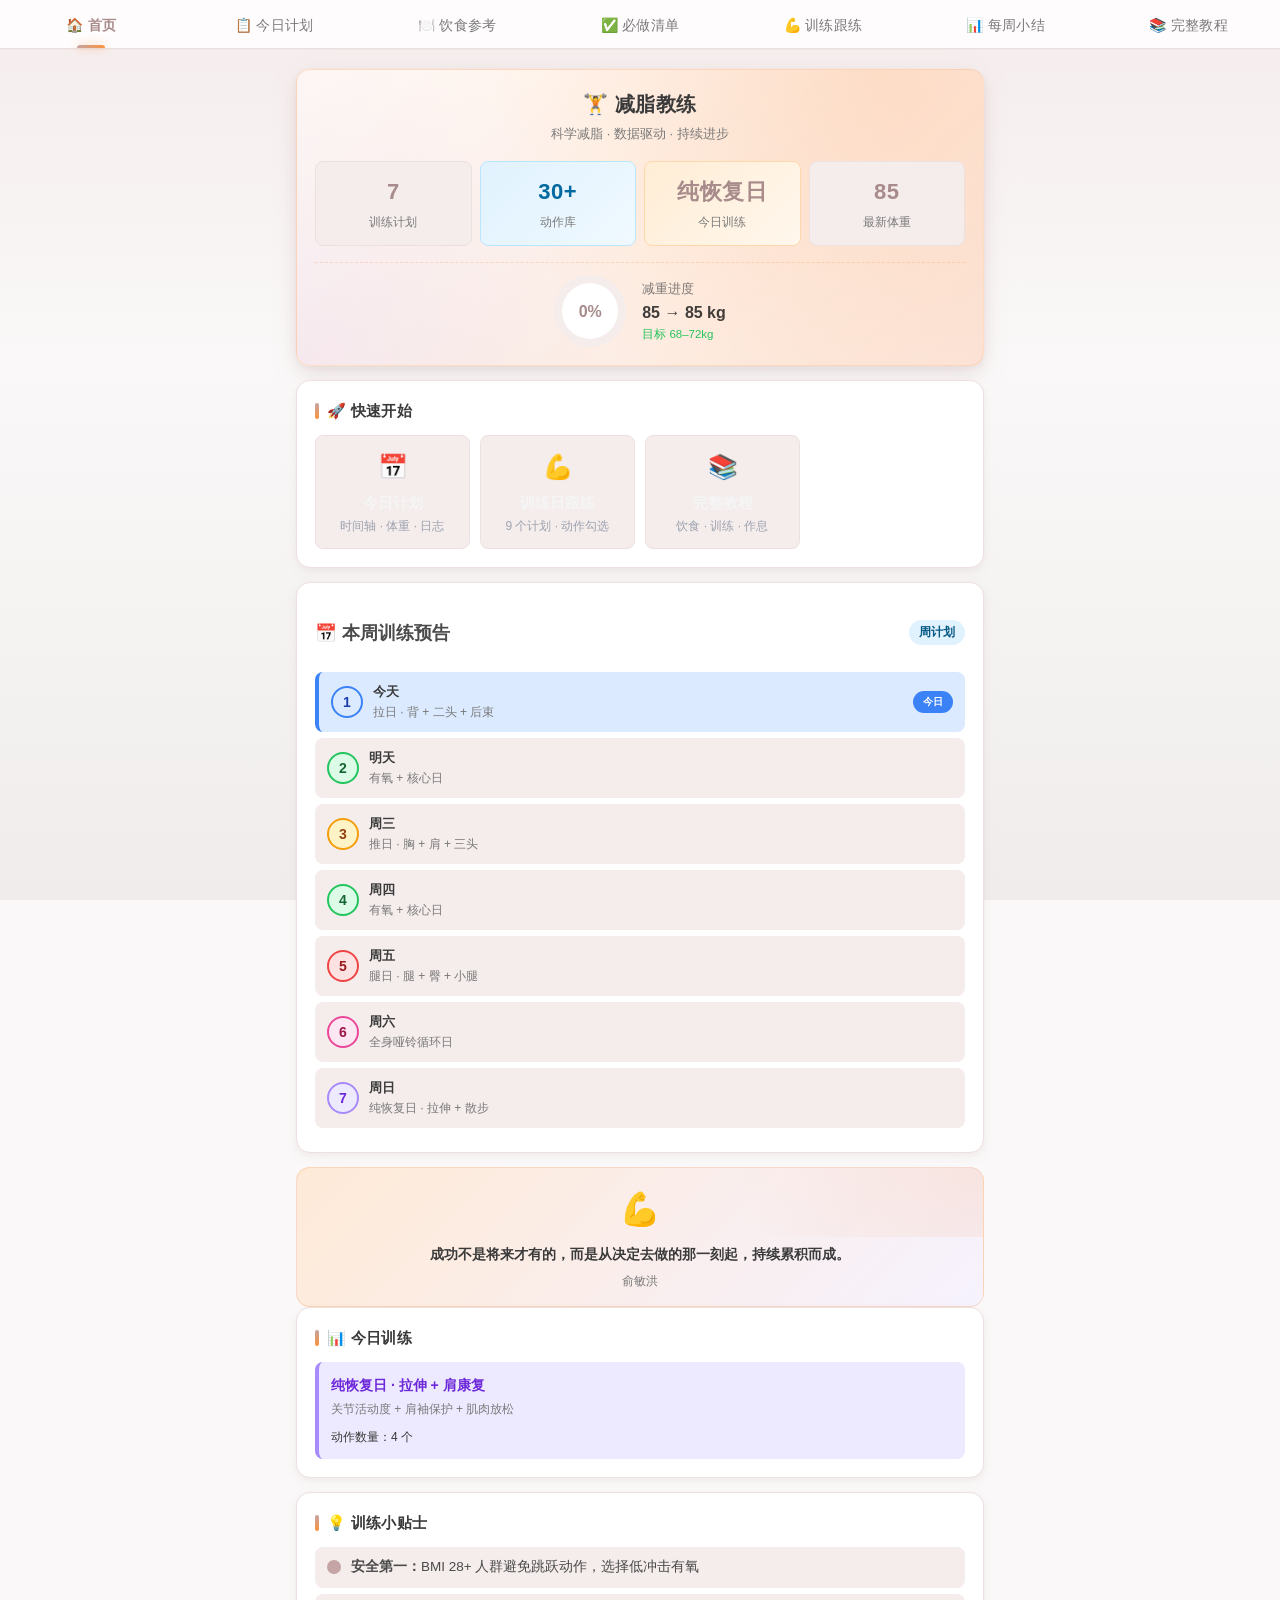
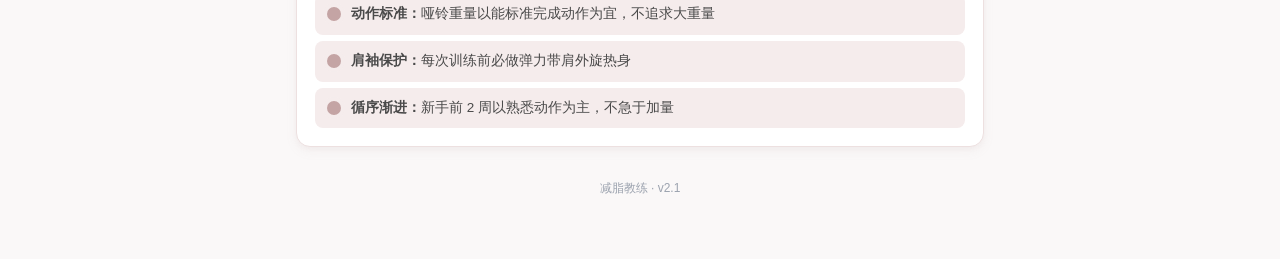
==== index.html @ eec11f48 "Initial commit: 减脂计划完整项目" ====
<!DOCTYPE html>
<html lang="zh-CN">
<head>
<meta charset="UTF-8">
<meta name="viewport" content="width=device-width, initial-scale=1.0">
<meta name="theme-color" content="#C4A4A4">
<title>减脂教练 · 首页</title>
<link rel="stylesheet" href="shared.css">
</head>
<body>
<script>window.PAGE_META = { key: 'home', dark: false, title: '首页' };</script>

<main class="container">

  <!-- 英雄卡：欢迎 + 快速数据 -->
  <section class="card hero-card" style="text-align:center">
    <h1>🏋️ 减脂教练</h1>
    <div class="hero-sub">科学减脂 · 数据驱动 · 持续进步</div>

    <!-- 核心指标 -->
    <div class="grid-4" style="gap:8px;margin-top:16px">
      <div class="metric-box"><span class="metric-val" id="hPlans">9</span><span class="metric-label">训练计划</span></div>
      <div class="metric-box water"><span class="metric-val" id="hMoves">30+</span><span class="metric-label">动作库</span></div>
      <div class="metric-box exercise"><span class="metric-val" id="hExercise">—</span><span class="metric-label">今日训练</span></div>
      <div class="metric-box"><span class="metric-val" id="hWeight">—</span><span class="metric-label">最新体重</span></div>
    </div>

    <!-- 体重进度环 -->
    <div style="display:flex;align-items:center;justify-content:center;gap:16px;margin-top:16px;padding-top:12px;border-top:1px dashed rgba(249,115,22,0.2)">
      <div class="progress-ring-overview" id="weightRing" style="--progress:0%">
        <span id="weightPct">0%</span>
      </div>
      <div style="text-align:left">
        <div style="font-size:13px;color:var(--sub)">减重进度</div>
        <div style="font-size:16px;font-weight:700;color:var(--text-strong)" id="weightRange">—</div>
        <div style="font-size:11.5px;color:#22c55e" id="weightTarget">目标 68–72kg</div>
      </div>
    </div>
  </section>

  <!-- 快速导航 -->
  <section class="card">
    <h3>🚀 快速开始</h3>
    <div style="display:grid;grid-template-columns:repeat(auto-fill,minmax(150px,1fr));gap:10px;margin-top:8px">
      <a class="metric-box" href="今日计划.html" style="text-decoration:none;color:inherit;display:block;cursor:pointer">
        <div style="font-size:24px">📅</div>
        <div style="font-weight:700;color:#f5f5f5;margin-top:4px">今日计划</div>
        <div style="font-size:12px;color:#9ca3af;margin-top:2px">时间轴 · 体重 · 日志</div>
      </a>
      <a class="metric-box" href="减脂训练日跟练_三分化.html" style="text-decoration:none;color:inherit;display:block;cursor:pointer">
        <div style="font-size:24px">💪</div>
        <div style="font-weight:700;color:#f5f5f5;margin-top:4px">训练日跟练</div>
        <div style="font-size:12px;color:#9ca3af;margin-top:2px">9 个计划 · 动作勾选</div>
      </a>
      <a class="metric-box" href="减脂完整教程_饮食运动作息动作库.html" style="text-decoration:none;color:inherit;display:block;cursor:pointer">
        <div style="font-size:24px">📚</div>
        <div style="font-weight:700;color:#f5f5f5;margin-top:4px">完整教程</div>
        <div style="font-size:12px;color:#9ca3af;margin-top:2px">饮食 · 训练 · 作息</div>
      </a>
    </div>
  </section>

  <!-- 本周训练预告 -->
  <section class="card">
    <div class="flex-between">
      <h3>📅 本周训练预告</h3>
      <span class="badge badge-info">周计划</span>
    </div>
    <div style="margin-top:8px">
      <div id="weeklyPreview"></div>
    </div>
  </section>

  <!-- 激励卡片 -->
  <section class="motivation-card">
    <div class="motiv-icon" id="motivIcon">🔥</div>
    <div class="motiv-text" id="motivText">加载中…</div>
    <div class="motiv-author" id="motivAuthor"></div>
  </section>

  <!-- 今日训练提示 -->
  <section class="card">
    <h3>📊 今日训练</h3>
    <div id="todayTrainingCard" style="margin-top:8px"></div>
  </section>

  <!-- 训练小贴士 -->
  <section class="card">
    <h3>💡 训练小贴士</h3>
    <div id="tipsContainer">
      <div class="rule-list">
        <li><strong>安全第一：</strong>BMI 28+ 人群避免跳跃动作，选择低冲击有氧</li>
        <li><strong>动作标准：</strong>哑铃重量以能标准完成动作为宜，不追求大重量</li>
        <li><strong>肩袖保护：</strong>每次训练前必做弹力带肩外旋热身</li>
        <li><strong>循序渐进：</strong>新手前 2 周以熟悉动作为主，不急于加量</li>
      </div>
    </div>
  </section>

  <div style="text-align:center;color:#9ca3af;font-size:12px;padding:18px 0 0">
    减脂教练 · v2.1
  </div>
</main>

<script src="data.js"></script>
<script src="shared.js"></script>
<script>
(function () {
  // ============ 体重数据 ============
  let weightLog = [];
  try { weightLog = JSON.parse(localStorage.getItem('fit_weight_log') || '[]'); } catch(e) {}
  
  const latestWeight = weightLog.length > 0 ? weightLog[weightLog.length - 1].weight : FIT.body.startWeight;
  const startWeight = FIT.body.startWeight;
  const targetMin = FIT.body.targetMin;
  
  const progress = Math.max(0, Math.min(100, 
    ((startWeight - latestWeight) / (startWeight - targetMin)) * 100));
  
  document.getElementById('weightRing').style.setProperty('--progress', progress + '%');
  document.getElementById('weightPct').textContent = Math.round(progress) + '%';
  document.getElementById('weightRange').textContent = startWeight + ' → ' + latestWeight + ' kg';

  // ============ 最新体重显示 ============
  const wEl = document.getElementById('hWeight');
  if (weightLog.length) {
    wEl.textContent = weightLog[weightLog.length - 1].weight;
  } else {
    wEl.textContent = FIT.body.startWeight;
  }

  // ============ 训练计划数 ============
  if (FIT && FIT.weekly) {
    document.getElementById('hPlans').textContent = FIT.weekly.length;
  }

  // ============ 今日训练显示 ============
  const dayIdx = new Date().getDay();
  const todayLabel = FIT.dayLabels[dayIdx];
  document.getElementById('hExercise').textContent = todayLabel;

  // ============ 今日训练卡片 ============
  const todayKey = FIT.dayKeys[dayIdx];
  const todayPlan = FIT.plans[todayKey] || FIT.plans.recovery;
  
  const colors = {
    pull: { bg: '#dbeafe', border: '#3b82f6', text: '#1e40af' },
    push: { bg: '#fef3c7', border: '#f59e0b', text: '#92400e' },
    leg: { bg: '#fee2e2', border: '#ef4444', text: '#991b1b' },
    cardio: { bg: '#dcfce7', border: '#22c55e', text: '#166534' },
    recovery: { bg: '#ede9fe', border: '#a78bfa', text: '#6d28d9' },
    fullbody: { bg: '#fce7f3', border: '#ec4899', text: '#9d174d' }
  };
  const color = colors[todayPlan.color] || colors.cardio;
  
  const trainingCard = document.getElementById('todayTrainingCard');
  if (todayPlan.moves && todayPlan.moves.length > 0) {
    trainingCard.innerHTML =
      '<div style="background:' + color.bg + ';border-left:4px solid ' + color.border + ';padding:12px;border-radius:var(--radius-sm)">' +
        '<div style="font-size:14px;font-weight:700;color:' + color.text + '">' + todayPlan.title + '</div>' +
        '<div style="font-size:12px;color:var(--sub);margin-top:4px">' + todayPlan.focus + '</div>' +
        '<div style="font-size:12px;color:var(--text-strong);margin-top:8px">动作数量：' + todayPlan.moves.length + ' 个</div>' +
      '</div>';
  } else {
    trainingCard.innerHTML =
      '<div style="background:var(--surface);padding:12px;border-radius:var(--radius-sm)">' +
        '<div style="font-size:14px;font-weight:700">' + todayPlan.title + '</div>' +
        '<div style="font-size:12px;color:var(--sub);margin-top:4px">' + todayPlan.focus + '</div>' +
      '</div>';
  }

  // ============ 本周训练预告 ============
  function renderWeeklyPreview() {
    const container = document.getElementById('weeklyPreview');
    container.innerHTML = '';
    
    FIT.weekly.forEach(function(dayPlan, idx) {
      const isToday = idx === dayIdx;
      const dayOffset = idx - dayIdx;
      let dayLabel = dayPlan.day;
      if (dayOffset === 0) dayLabel = '今天';
      else if (dayOffset === 1) dayLabel = '明天';
      else if (dayOffset === -1) dayLabel = '昨天';
      
      const color = colors[dayPlan.color] || colors.cardio;
      
      const el = document.createElement('div');
      el.style.cssText = 
        'display:flex;align-items:center;gap:10px;padding:10px 12px;border-radius:var(--radius-sm);' +
        'margin-bottom:6px;transition:all 0.2s;' +
        (isToday ? 'background:' + color.bg + ';border-left:4px solid ' + color.border + ';' : 'background:var(--surface);');
      
      el.innerHTML =
        '<div style="width:32px;height:32px;border-radius:50%;background:' + color.bg + ';border:2px solid ' + color.border + ';' +
        'display:flex;align-items:center;justify-content:center;font-size:14px;font-weight:700;color:' + color.text + '">' +
        (idx + 1) + '</div>' +
        '<div style="flex:1">' +
          '<div style="font-size:13px;font-weight:600;color:var(--text-strong)">' + dayLabel + '</div>' +
          '<div style="font-size:12px;color:var(--sub)">' + dayPlan.title + '</div>' +
        '</div>' +
        (isToday ? '<span class="badge" style="background:' + color.border + ';color:#fff;font-size:10px">今日</span>' : '');
      
      container.appendChild(el);
    });
  }
  renderWeeklyPreview();

  // ============ 激励卡片 ============
  const motivations = [
    { icon: '🔥', text: '今天的汗水，是明天的勋章。', author: '健身格言' },
    { icon: '💪', text: '成功不是将来才有的，而是从决定去做的那一刻起，持续累积而成。', author: '俞敏洪' },
    { icon: '⭐', text: '你所做的事情，也许暂时看不到成果，但不要灰心或焦虑，你不是没有成长，而是在扎根。', author: '杨绛' },
    { icon: '🏆', text: '自律的程度，决定了人生的高度。', author: '健身格言' },
    { icon: '🌟', text: '每一个优秀的人，都有一段沉默的时光。那段时光，是付出了很多努力却得不到结果的日子，我们把它叫做扎根。', author: '健身格言' },
    { icon: '🎯', text: '与其向往，不如出发。', author: '健身格言' },
    { icon: '🌈', text: '坚持到底，胜利就在前方！', author: '健身格言' },
    { icon: '⚡', text: '你的身体是你唯一的交通工具，好好保养它。', author: '健身格言' }
  ];
  
  const randMotiv = motivations[Math.floor(Math.random() * motivations.length)];
  document.getElementById('motivIcon').textContent = randMotiv.icon;
  document.getElementById('motivText').textContent = randMotiv.text;
  document.getElementById('motivAuthor').textContent = randMotiv.author;
})();
</script>
</body>
</html>
---- shared.css ----
/* ============================================================
   减脂教练 App · 共享样式 v3.0
   设计语言：莫兰迪色系 + 柔和渐变 + 毛玻璃阴影
   设计原则：手机优先、卡片分层、微交互、可读性优先
   所有 .html 页面均应引用本文件，作为唯一 CSS 变量来源
   ============================================================ */

:root {
  /* ---- 主题色（莫兰迪色系）---- */
  --bg: #FAF8F8;
  --bg-gradient: linear-gradient(180deg, #F5ECEC 0%, #FAF8F8 40%, #F0ECEC 100%);
  --card: #FFFFFF;
  --surface: #F5ECEC;
  --text: #4A4A4A;
  --text-strong: #3A3A3A;
  --sub: #7A7A7A;
  --border: #EDE0E0;
  --border-strong: #D9D0D0;

  /* ---- 品牌色（莫兰迪粉·灰粉体系）---- */
  --primary: #C4A4A4;
  --primary-soft: #F5ECEC;
  --primary-strong: #A88B8B;

  /* ---- 训练分类色（莫兰迪化）---- */
  --pull: #8B9BA8;        /* 拉日 - 灰蓝 */
  --pull-soft: #E8ECEF;
  --push: #C4A88B;        /* 推日 - 灰橙 */
  --push-soft: #F5ECE4;
  --leg: #A88B8B;         /* 腿日 - 灰粉深 */
  --leg-soft: #EDE0E0;
  --cardio: #9BA89B;      /* 有氧 - 灰绿 */
  --cardio-soft: #ECEFEC;
  --recovery: #A89BA8;    /* 恢复 - 灰紫 */
  --recovery-soft: #F0ECEF;
  --fullbody: #9BA89B;    /* 全身 - 灰绿 */
  --fullbody-soft: #ECEFEC;

  /* ---- 时间轴类别（莫兰迪化）---- */
  --food: #9BA89B;        /* 灰绿 */
  --water: #8B9BA8;       /* 灰蓝 */
  --exercise: #C4A4A4;    /* 灰粉 */
  --move: #A89BA8;        /* 灰紫 */
  --sleep: #8B9BA8;       /* 灰蓝 */
  --rest: #A0A0A0;        /* 灰色 */

  /* ---- 语义色（莫兰迪化）---- */
  --info: #8B9BA8;        /* 灰蓝 */
  --warn: #C4A88B;        /* 灰橙 */
  --danger: #A88B8B;      /* 灰粉深 */
  --success: #9BA89B;     /* 灰绿 */

  /* ---- 阴影（分层体系 - 莫兰迪化）---- */
  --shadow-sm: 0 1px 2px rgba(168, 139, 139, 0.06), 0 1px 1px rgba(168, 139, 139, 0.04);
  --shadow-md: 0 4px 12px rgba(168, 139, 139, 0.08), 0 2px 4px rgba(168, 139, 139, 0.05);
  --shadow-lg: 0 12px 32px -8px rgba(168, 139, 139, 0.18), 0 4px 12px rgba(168, 139, 139, 0.08);
  --shadow-primary: 0 8px 24px -4px rgba(196, 164, 164, 0.35);

  /* ---- 圆角 ---- */
  --radius-sm: 8px;
  --radius: 14px;
  --radius-lg: 20px;
  --radius-pill: 999px;

  /* ---- 字体 ---- */
  --font: -apple-system, BlinkMacSystemFont, "PingFang SC", "Microsoft YaHei", "Segoe UI", sans-serif;
  --font-mono: ui-monospace, SFMono-Regular, Menlo, Monaco, Consolas, monospace;

  /* ---- 间距 ---- */
  --space-1: 4px;
  --space-2: 8px;
  --space-3: 12px;
  --space-4: 16px;
  --space-5: 20px;
  --space-6: 24px;
  --space-8: 32px;
}

/* ================== 基础重置 ================== */
* { box-sizing: border-box; }
html, body {
  margin: 0;
  padding: 0;
  -webkit-text-size-adjust: 100%;
}
body {
  font-family: var(--font);
  background: var(--bg);
  background-image: var(--bg-gradient);
  background-attachment: fixed;
  color: var(--text);
  line-height: 1.6;
  font-size: 15px;
  min-height: 100vh;
  padding-bottom: 40px;
}
a { color: var(--primary); text-decoration: none; }
a:hover { text-decoration: underline; text-underline-offset: 3px; }

/* ================== 顶部 Tab 导航 ================== */
nav.tab-bar {
  position: sticky;
  top: 0;
  z-index: 50;
  display: flex;
  background: rgba(255, 255, 255, 0.82);
  backdrop-filter: saturate(1.4) blur(14px);
  -webkit-backdrop-filter: saturate(1.4) blur(14px);
  border-bottom: 1px solid var(--border);
  box-shadow: 0 1px 0 rgba(139, 90, 43, 0.04);
}
nav.tab-bar a {
  flex: 1;
  text-align: center;
  padding: 14px 8px 12px;
  color: var(--sub);
  font-size: 14px;
  font-weight: 500;
  position: relative;
  letter-spacing: 0.3px;
  transition: color 0.2s ease;
}
nav.tab-bar a:hover { color: var(--primary); text-decoration: none; }
nav.tab-bar a.active {
  color: var(--primary-strong);
  font-weight: 700;
}
nav.tab-bar a.active::after {
  content: '';
  position: absolute;
  bottom: 0;
  left: 50%;
  transform: translateX(-50%);
  width: 28px;
  height: 3px;
  background: linear-gradient(90deg, var(--primary), #fb923c);
  border-radius: 3px 3px 0 0;
  box-shadow: 0 0 10px rgba(249, 115, 22, 0.4);
}

/* ================== 页面容器 ================== */
.container {
  max-width: 720px;
  margin: 0 auto;
  padding: 20px 16px;
}
.page-title {
  font-size: 22px;
  font-weight: 700;
  margin: 8px 4px 16px;
  color: var(--text-strong);
  letter-spacing: 0.5px;
  display: flex;
  align-items: center;
  gap: 8px;
}
.page-title small {
  font-size: 12px;
  color: var(--sub);
  font-weight: 500;
  margin-left: auto;
}

/* ================== 卡片（核心组件）================== */
.card {
  background: var(--card);
  border-radius: var(--radius);
  padding: 18px 18px;
  box-shadow: var(--shadow-md);
  margin-bottom: 14px;
  border: 1px solid var(--border);
  transition: transform 0.25s ease, box-shadow 0.25s ease;
  position: relative;
  overflow: hidden;
}
.card:hover { box-shadow: var(--shadow-lg); }
.card > h2,
.card > h3 {
  margin: 0 0 12px;
  font-size: 15px;
  font-weight: 700;
  color: var(--text-strong);
  letter-spacing: 0.3px;
  display: flex;
  align-items: center;
  gap: 8px;
}
.card h2::before,
.card h3::before {
  content: '';
  width: 4px;
  height: 16px;
  background: linear-gradient(180deg, var(--primary), #fb923c);
  border-radius: 2px;
}
.card hr {
  border: none;
  border-top: 1px dashed var(--border);
  margin: 14px 0;
}

/* ---- 分类边框卡片（训练日 / 明日预告）---- */
.card-accent-pull { border-left: 4px solid var(--pull); }
.card-accent-push { border-left: 4px solid var(--push); }
.card-accent-leg  { border-left: 4px solid var(--leg); }
.card-accent-cardio { border-left: 4px solid var(--cardio); }
.card-accent-recovery { border-left: 4px solid var(--recovery); }
.card-accent-fullbody { border-left: 4px solid var(--fullbody); }
.card-accent-tomorrow { border-left: 4px solid var(--info); }
.card-accent-sleep  { border-left: 4px solid var(--sleep); }

/* ---- 顶部渐变大卡（英雄卡片）---- */
.hero-card {
  background:
    linear-gradient(135deg, rgba(255,255,255,0.95), rgba(255,255,255,0.85)),
    linear-gradient(135deg, #fb923c 0%, #f97316 50%, #ea580c 100%);
  color: var(--text);
  border: 1px solid rgba(249, 115, 22, 0.2);
  box-shadow: var(--shadow-primary), var(--shadow-md);
  position: relative;
}
.hero-card::before {
  content: '';
  position: absolute;
  inset: 0;
  background: radial-gradient(circle at 85% 0%, rgba(249, 115, 22, 0.15), transparent 60%),
              radial-gradient(circle at 0% 100%, rgba(139, 92, 246, 0.08), transparent 50%);
  pointer-events: none;
}
.hero-card h1 {
  margin: 0 0 4px;
  font-size: 20px;
  font-weight: 800;
  color: var(--text-strong);
  letter-spacing: 0.5px;
  position: relative;
}
.hero-card .hero-sub {
  font-size: 13px;
  color: var(--sub);
  margin-bottom: 14px;
  position: relative;
}

/* ================== 网格与数字卡 ================== */
.grid-2 { display: grid; grid-template-columns: 1fr 1fr; gap: 10px; }
.grid-3 { display: grid; grid-template-columns: 1fr 1fr 1fr; gap: 10px; }
.grid-4 { display: grid; grid-template-columns: repeat(4, 1fr); gap: 8px; }
@media (max-width: 480px) {
  .grid-4 { grid-template-columns: repeat(2, 1fr); }
}

.metric-box {
  background: var(--surface);
  border: 1px solid var(--border);
  border-radius: var(--radius-sm);
  padding: 12px 10px;
  text-align: center;
  position: relative;
}
.metric-box .metric-val {
  display: block;
  font-size: 22px;
  font-weight: 800;
  color: var(--primary-strong);
  letter-spacing: 0.5px;
}
.metric-box .metric-label {
  font-size: 12px;
  color: var(--sub);
  margin-top: 2px;
}
.metric-box.primary {
  background: linear-gradient(135deg, var(--primary-soft), #fff7ed);
  border-color: #fed7aa;
}
.metric-box.water {
  background: linear-gradient(135deg, #e0f2fe, #f0f9ff);
  border-color: #bae6fd;
}
.metric-box.water .metric-val { color: #0369a1; }
.metric-box.exercise {
  background: linear-gradient(135deg, #ffedd5, #fff7ed);
  border-color: #fed7aa;
}
.metric-box.exercise .metric-val { color: var(--primary-strong); }
.metric-box.sleep {
  background: linear-gradient(135deg, #e0e7ff, #f5f3ff);
  border-color: #c7d2fe;
}
.metric-box.sleep .metric-val { color: #4338ca; }

/* ================== 标签（badge）================== */
.badge {
  display: inline-flex;
  align-items: center;
  gap: 4px;
  font-size: 12px;
  font-weight: 600;
  padding: 4px 10px;
  border-radius: var(--radius-pill);
  line-height: 1.4;
}
.badge-pull { background: var(--pull-soft); color: #1e40af; }
.badge-push { background: var(--push-soft); color: #92400e; }
.badge-leg  { background: var(--leg-soft); color: #991b1b; }
.badge-cardio { background: var(--cardio-soft); color: #166534; }
.badge-recovery { background: var(--recovery-soft); color: #6d28d9; }
.badge-fullbody { background: var(--fullbody-soft); color: #9d174d; }
.badge-info   { background: #e0f2fe; color: #075985; }
.badge-warn   { background: #fef3c7; color: #92400e; }
.badge-danger { background: #fee2e2; color: #991b1b; }

/* ================== 时间轴（横向滚动）================== */
.tl-scroll {
  overflow-x: auto;
  overflow-y: hidden;
  scroll-snap-type: x mandatory;
  -webkit-overflow-scrolling: touch;
  margin: 0 -4px;
  padding: 4px;
  scrollbar-width: none;
}
.tl-scroll::-webkit-scrollbar { display: none; }
.tl-track {
  display: flex;
  gap: 8px;
  flex-wrap: nowrap;
}
.tl-item {
  flex: 0 0 auto;
  width: 120px;
  background: var(--card);
  border: 1px solid var(--border);
  border-radius: var(--radius);
  padding: 10px;
  scroll-snap-align: start;
  position: relative;
  transition: transform 0.2s, box-shadow 0.2s;
}
.tl-item:hover { transform: translateY(-2px); box-shadow: var(--shadow-sm); }
.tl-item.now {
  background: linear-gradient(135deg, #fff7ed, #ffedd5);
  border-color: var(--primary);
  box-shadow: var(--shadow-primary);
}
.tl-item.now::before {
  content: '当前';
  position: absolute;
  top: -7px; right: 8px;
  background: var(--primary);
  color: #fff;
  font-size: 10px;
  padding: 2px 8px;
  border-radius: var(--radius-pill);
  font-weight: 700;
  letter-spacing: 1px;
}
.tl-item .tl-time {
  font-size: 12px;
  font-weight: 700;
  margin-bottom: 4px;
}
.tl-item .tl-text {
  font-size: 13px;
  color: var(--text);
  line-height: 1.45;
}
.tl-time.food { color: var(--food); }
.tl-time.water { color: var(--water); }
.tl-time.exercise { color: var(--exercise); }
.tl-time.move { color: var(--move); }
.tl-time.sleep { color: var(--sleep); }
.tl-time.rest { color: var(--rest); }

/* ================== 按钮 ================== */
.btn {
  display: inline-flex;
  align-items: center;
  justify-content: center;
  gap: 6px;
  padding: 10px 18px;
  font-size: 14px;
  font-weight: 600;
  border-radius: var(--radius);
  border: 1px solid var(--border);
  background: var(--card);
  color: var(--text);
  cursor: pointer;
  transition: all 0.2s ease;
  font-family: inherit;
}
.btn:hover { border-color: var(--primary); transform: translateY(-1px); box-shadow: var(--shadow-sm); }
.btn:active { transform: translateY(0); }

.btn-primary {
  background: linear-gradient(135deg, #fb923c, #f97316);
  color: #fff;
  border-color: transparent;
  box-shadow: var(--shadow-primary);
}
.btn-primary:hover { filter: brightness(1.05); }

.btn-secondary {
  background: var(--surface);
  color: var(--text);
}

.btn-block { width: 100%; }

/* ---- 问题按钮组（用于每周小结等）---- */
.btn-group {
  display: flex;
  flex-wrap: wrap;
  gap: 6px;
  margin: 6px 0 4px;
}
.qb-btn {
  flex: 1;
  min-width: 72px;
  padding: 10px 8px;
  border-radius: var(--radius);
  background: var(--surface);
  border: 1px solid var(--border);
  color: var(--text);
  font-size: 13px;
  font-weight: 600;
  cursor: pointer;
  transition: all 0.2s;
  font-family: inherit;
}
.qb-btn:hover { border-color: var(--primary); color: var(--primary); }
.qb-btn.selected {
  background: linear-gradient(135deg, #fb923c, #f97316);
  color: #fff;
  border-color: transparent;
  box-shadow: var(--shadow-primary);
}

/* ================== 输入控件 ================== */
input[type="text"], input[type="number"], textarea {
  width: 100%;
  padding: 10px 12px;
  border-radius: var(--radius-sm);
  border: 1px solid var(--border);
  background: var(--card);
  color: var(--text);
  font-size: 14px;
  font-family: inherit;
  outline: none;
  transition: border-color 0.2s, box-shadow 0.2s;
}
input:focus, textarea:focus {
  border-color: var(--primary);
  box-shadow: 0 0 0 3px rgba(249, 115, 22, 0.15);
}
textarea { min-height: 72px; resize: vertical; line-height: 1.6; }

/* ================== Tab 切换（训练日/主导航）================== */
.subtabs, .tab-wrap {
  display: flex;
  gap: 6px;
  margin-bottom: 14px;
  overflow-x: auto;
  padding-bottom: 4px;
  scrollbar-width: none;
}
.subtabs::-webkit-scrollbar, .tab-wrap::-webkit-scrollbar { display: none; }
.subtab-btn, .tab-btn {
  flex: 0 0 auto;
  padding: 8px 14px;
  font-size: 13px;
  font-weight: 600;
  border-radius: var(--radius-pill);
  background: var(--surface);
  border: 1px solid var(--border);
  color: var(--text);
  cursor: pointer;
  white-space: nowrap;
  transition: all 0.2s;
  font-family: inherit;
}
.subtab-btn:hover, .tab-btn:hover { border-color: var(--primary); color: var(--primary); }
.subtab-btn.active, .tab-btn.active {
  background: linear-gradient(135deg, #fb923c, #f97316);
  color: #fff;
  border-color: transparent;
  box-shadow: var(--shadow-primary);
}
.tab-panel { display: none; }
.tab-panel.active { display: block; animation: fadeIn 0.3s ease; }

@keyframes fadeIn {
  from { opacity: 0; transform: translateY(6px); }
  to   { opacity: 1; transform: translateY(0); }
}

/* ================== 动作列表 ================== */
.move-list { display: flex; flex-direction: column; gap: 6px; }
.move-row {
  display: grid;
  grid-template-columns: 28px 1fr auto auto;
  align-items: center;
  gap: 10px;
  padding: 10px 12px;
  background: var(--surface);
  border-radius: var(--radius-sm);
  font-size: 13.5px;
  transition: background 0.2s;
}
.move-row:hover { background: #fef3e6; }
.move-row .mv-idx {
  font-weight: 700;
  color: var(--primary);
  font-size: 13px;
  width: 24px; height: 24px;
  background: var(--primary-soft);
  border-radius: 50%;
  display: inline-flex; align-items: center; justify-content: center;
}
.move-row .mv-name { font-weight: 600; color: var(--text-strong); }
.move-row .mv-sets { color: var(--sub); font-size: 12px; font-family: var(--font-mono); }
.move-row .mv-rest { font-size: 11px; color: var(--sub); }

/* ================== B 站视频卡 ================== */
.vid-card {
  background: #0f0f0f;
  border-radius: var(--radius);
  overflow: hidden;
  margin: 10px 0;
  box-shadow: var(--shadow-md);
}
.vid-card .vid-meta {
  padding: 10px 12px;
  color: #f3f4f6;
  font-size: 12.5px;
  display: flex;
  align-items: center;
  gap: 8px;
  background: linear-gradient(90deg, #1a1a1a, #0f0f0f);
}
.vid-card .vid-meta .vid-icon {
  display: inline-flex; align-items: center; justify-content: center;
  width: 24px; height: 24px;
  background: #ea580c; border-radius: 6px;
  color: #fff; font-size: 11px; font-weight: 700;
}
.vid-lazy {
  position: relative;
  aspect-ratio: 16/9;
  background: #000 url("data:image/svg+xml;utf8,<svg xmlns='http://www.w3.org/2000/svg' viewBox='0 0 160 90'><defs><linearGradient id='g' x1='0' x2='1'><stop offset='0' stop-color='%23f97316'/><stop offset='1' stop-color='%23c2410c'/></linearGradient></defs><rect width='160' height='90' fill='%23222'/><circle cx='80' cy='45' r='16' fill='url(%23g)' opacity='0.9'/><polygon points='74,38 74,52 88,45' fill='white'/></svg>") center/cover no-repeat;
  cursor: pointer;
  display: flex; align-items: center; justify-content: center;
  transition: filter 0.2s;
}
.vid-lazy:hover { filter: brightness(1.1); }
.vid-lazy::before {
  content: '▶ 点击播放 B 站视频';
  color: #fff;
  font-size: 13px;
  background: rgba(0,0,0,0.55);
  padding: 8px 14px;
  border-radius: var(--radius-pill);
}
.vid-card iframe {
  width: 100%;
  aspect-ratio: 16/9;
  border: 0;
  display: block;
}

/* ================== 表格 ================== */
.simple-table {
  width: 100%;
  border-collapse: collapse;
  font-size: 13.5px;
  margin: 6px 0;
}
.simple-table th,
.simple-table td {
  padding: 9px 10px;
  border-bottom: 1px solid var(--border);
  text-align: left;
  vertical-align: top;
}
.simple-table th {
  font-size: 12px;
  color: var(--sub);
  font-weight: 600;
  background: var(--surface);
  letter-spacing: 0.3px;
  text-transform: uppercase;
}
.simple-table tr:last-child td { border-bottom: none; }
.simple-table tr:hover td { background: #fff7ed; }

/* ================== 天气行 ================== */
.weather-row {
  display: flex;
  align-items: center;
  gap: 10px;
  padding: 10px 12px;
  background: linear-gradient(135deg, #f0f9ff, #fff7ed);
  border-radius: var(--radius-sm);
  font-size: 13.5px;
  border: 1px solid #e0f2fe;
}
.weather-row .wx-emoji { font-size: 20px; }
.weather-row .wx-text { flex: 1; font-size: 13.5px; }
.weather-row .wx-tag {
  font-size: 11px;
  background: #fff;
  padding: 3px 8px;
  border-radius: var(--radius-pill);
  color: var(--primary);
  font-weight: 600;
}

/* ================== 进度条（体重追踪）================== */
.progress-wrap {
  margin: 12px 0 10px;
}
.progress-bar {
  position: relative;
  height: 10px;
  background: var(--surface);
  border-radius: var(--radius-pill);
  overflow: hidden;
}
.progress-bar .progress-fill {
  height: 100%;
  background: linear-gradient(90deg, #fb923c, #f97316);
  border-radius: var(--radius-pill);
  transition: width 0.6s ease;
  box-shadow: 0 0 10px rgba(249, 115, 22, 0.4);
}
.progress-labels {
  display: flex;
  justify-content: space-between;
  font-size: 11px;
  color: var(--sub);
  margin-top: 4px;
}

/* ================== 训练进度条（训练日跟练专用）================== */
.workout-progress {
  display: flex;
  align-items: center;
  gap: 10px;
  padding: 12px 14px;
  background: linear-gradient(135deg, #fff7ed, #ffedd5);
  border-radius: var(--radius);
  border: 1px solid #fed7aa;
  margin-bottom: 14px;
}
.workout-progress .progress-ring {
  width: 48px;
  height: 48px;
  border-radius: 50%;
  background: conic-gradient(var(--primary) 0%, var(--primary) var(--progress), #fff 0%);
  display: flex;
  align-items: center;
  justify-content: center;
  position: relative;
}
.workout-progress .progress-ring::before {
  content: '';
  position: absolute;
  width: 38px;
  height: 38px;
  background: #fff;
  border-radius: 50%;
}
.workout-progress .progress-ring span {
  position: relative;
  font-size: 13px;
  font-weight: 700;
  color: var(--primary-strong);
}
.workout-progress .progress-info {
  flex: 1;
}
.workout-progress .progress-title {
  font-size: 13px;
  color: var(--text);
  font-weight: 600;
}
.workout-progress .progress-sub {
  font-size: 11.5px;
  color: var(--sub);
  margin-top: 2px;
}
.workout-progress .progress-btn {
  padding: 8px 14px;
  background: linear-gradient(135deg, #fb923c, #f97316);
  color: #fff;
  border: none;
  border-radius: var(--radius-pill);
  font-size: 12px;
  font-weight: 600;
  cursor: pointer;
  box-shadow: var(--shadow-primary);
}

/* ================== 休息计时器 ================== */
.rest-timer {
  position: fixed;
  top: 50%;
  left: 50%;
  transform: translate(-50%, -50%);
  background: rgba(15, 23, 42, 0.95);
  border-radius: 24px;
  padding: 40px 50px;
  z-index: 300;
  text-align: center;
  box-shadow: 0 25px 60px rgba(0, 0, 0, 0.4);
  animation: timerPop 0.3s cubic-bezier(0.34, 1.56, 0.64, 1);
}
@keyframes timerPop {
  from { opacity: 0; transform: translate(-50%, -50%) scale(0.8); }
  to   { opacity: 1; transform: translate(-50%, -50%) scale(1); }
}
.rest-timer .timer-bg {
  width: 160px;
  height: 160px;
  border-radius: 50%;
  background: conic-gradient(#22c55e 0%, #22c55e var(--timer-pct), #334155 0%);
  margin: 0 auto 20px;
  display: flex;
  align-items: center;
  justify-content: center;
  position: relative;
}
.rest-timer .timer-bg::before {
  content: '';
  position: absolute;
  width: 140px;
  height: 140px;
  background: #0f172a;
  border-radius: 50%;
}
.rest-timer .timer-num {
  position: relative;
  font-size: 56px;
  font-weight: 800;
  color: #fff;
  font-family: var(--font-mono);
}
.rest-timer .timer-label {
  font-size: 14px;
  color: #94a3b8;
  margin-bottom: 20px;
}
.rest-timer .timer-btns {
  display: flex;
  gap: 12px;
  justify-content: center;
}
.rest-timer .timer-btn {
  padding: 10px 24px;
  border-radius: var(--radius);
  font-size: 13px;
  font-weight: 600;
  cursor: pointer;
  font-family: inherit;
  border: none;
}
.rest-timer .timer-btn-primary {
  background: linear-gradient(135deg, #22c55e, #16a34a);
  color: #fff;
}
.rest-timer .timer-btn-secondary {
  background: #334155;
  color: #94a3b8;
}
.rest-overlay {
  position: fixed;
  inset: 0;
  background: rgba(0, 0, 0, 0.6);
  z-index: 299;
  backdrop-filter: blur(4px);
}

/* ================== Canvas 图表 ================== */
canvas.chart {
  width: 100%;
  max-width: 100%;
  display: block;
  background: linear-gradient(180deg, #fff7ed, #ffffff);
  border-radius: var(--radius);
  border: 1px solid var(--border);
  padding: 8px;
  margin-top: 8px;
}

/* ================== 列表（规则清单）================== */
.rule-list {
  list-style: none;
  padding: 0;
  margin: 0;
  display: flex;
  flex-direction: column;
  gap: 6px;
}
.rule-list li {
  padding: 10px 12px 10px 36px;
  background: var(--surface);
  border-radius: var(--radius-sm);
  font-size: 13.5px;
  position: relative;
  line-height: 1.55;
}
.rule-list li::before {
  content: '';
  position: absolute;
  left: 12px;
  top: 50%;
  transform: translateY(-50%);
  width: 14px; height: 14px;
  background: var(--primary);
  border-radius: 50%;
  box-shadow: 0 0 0 4px var(--primary-soft);
}
.rule-list li:hover { background: #fef3e6; }

/* ================== 双列对比卡（禁/替）================== */
.compare {
  display: grid;
  grid-template-columns: 1fr 1fr;
  gap: 10px;
  margin-top: 8px;
}
.compare .col {
  padding: 12px;
  border-radius: var(--radius);
  background: var(--surface);
  border: 1px solid var(--border);
}
.compare .col.forbid { border-color: #fecaca; background: #fef2f2; }
.compare .col.allow { border-color: #bbf7d0; background: #f0fdf4; }
.compare .col h4 {
  margin: 0 0 8px;
  font-size: 12px;
  font-weight: 700;
  letter-spacing: 0.5px;
}
.compare .col.forbid h4 { color: #b91c1c; }
.compare .col.allow h4 { color: #15803d; }
.compare .col ul {
  list-style: none;
  padding: 0;
  margin: 0;
  font-size: 12.5px;
}
.compare .col ul li { padding: 4px 0; line-height: 1.5; }

/* ================== 状态文本 / 轻文本 ================== */
.muted { color: var(--sub); font-size: 12.5px; }
.hint {
  font-size: 12px;
  color: var(--sub);
  padding: 8px 10px;
  background: var(--surface);
  border-left: 3px solid var(--primary);
  border-radius: 0 var(--radius-sm) var(--radius-sm) 0;
  margin: 8px 0;
}

/* ================== 空态 & 保存提示 ================== */
.save-flash {
  position: fixed;
  bottom: 24px; left: 50%;
  transform: translateX(-50%);
  background: rgba(15, 23, 42, 0.92);
  color: #fff;
  padding: 10px 18px;
  border-radius: var(--radius-pill);
  font-size: 13px;
  z-index: 200;
  opacity: 0;
  transition: opacity 0.25s;
}
.save-flash.show { opacity: 1; }

/* ================== 页面专属：折叠卡 ================== */
details.accordion {
  background: var(--card);
  border: 1px solid var(--border);
  border-radius: var(--radius);
  padding: 10px 14px;
  margin-bottom: 8px;
  box-shadow: var(--shadow-sm);
}
details.accordion summary {
  font-size: 14px;
  font-weight: 700;
  cursor: pointer;
  list-style: none;
  color: var(--text-strong);
  padding: 6px 0;
  display: flex;
  align-items: center;
  justify-content: space-between;
}
details.accordion summary::-webkit-details-marker { display: none; }
details.accordion summary::after {
  content: '▾';
  color: var(--primary);
  transition: transform 0.25s;
  font-size: 14px;
}
details.accordion[open] summary::after { transform: rotate(180deg); }
details.accordion[open] summary { border-bottom: 1px dashed var(--border); margin-bottom: 10px; padding-bottom: 10px; }

/* ================== 小工具类 ================== */
.flex { display: flex; align-items: center; }
.flex-between { display: flex; align-items: center; justify-content: space-between; }
.flex-col { display: flex; flex-direction: column; }
.gap-2 { gap: 6px; }
.gap-3 { gap: 10px; }
.gap-4 { gap: 16px; }
.mt-2 { margin-top: 8px; }
.mt-3 { margin-top: 12px; }
.mt-4 { margin-top: 16px; }
.mb-0 { margin-bottom: 0; }
.text-strong { color: var(--text-strong); font-weight: 700; }
.text-primary { color: var(--primary-strong); font-weight: 700; }
.center { text-align: center; }
.small { font-size: 12.5px; }
.tag-row { display: flex; flex-wrap: wrap; gap: 6px; margin-top: 8px; }

/* ================== 每日必做清单 ================== */
.daily-checklist {
  display: flex;
  flex-direction: column;
  gap: 8px;
  margin-top: 8px;
}
.daily-check-item {
  display: flex;
  align-items: center;
  gap: 10px;
  padding: 12px 14px;
  background: var(--surface);
  border-radius: var(--radius-sm);
  transition: all 0.2s;
  cursor: pointer;
}
.daily-check-item:hover { background: #fef3e6; }
.daily-check-item.done {
  background: #f0fdf4;
  opacity: 0.85;
}
.daily-check-item.done .daily-check-text {
  text-decoration: line-through;
  color: var(--sub);
}
.daily-check-icon {
  width: 24px;
  height: 24px;
  border-radius: 50%;
  display: flex;
  align-items: center;
  justify-content: center;
  font-size: 12px;
  background: var(--card);
  border: 2px solid var(--border-strong);
  flex-shrink: 0;
  transition: all 0.2s;
}
.daily-check-item.done .daily-check-icon {
  background: linear-gradient(135deg, #22c55e, #16a34a);
  border-color: transparent;
  color: #fff;
}
.daily-check-text {
  flex: 1;
  font-size: 14px;
  font-weight: 600;
  color: var(--text-strong);
}
.daily-check-meta {
  font-size: 11.5px;
  color: var(--sub);
}

/* ================== 水杯追踪器 ================== */
.water-tracker {
  display: flex;
  flex-wrap: wrap;
  gap: 8px;
  margin-top: 10px;
}
.water-cup {
  width: 48px;
  height: 56px;
  border-radius: 8px 8px 24px 24px;
  background: linear-gradient(180deg, #e0f2fe, #f0f9ff);
  border: 2px solid #bae6fd;
  display: flex;
  align-items: center;
  justify-content: center;
  cursor: pointer;
  transition: all 0.2s;
  position: relative;
}
.water-cup:hover { transform: translateY(-2px); }
.water-cup.active {
  background: linear-gradient(180deg, #0ea5e9, #0284c7);
  border-color: #0ea5e9;
  box-shadow: 0 4px 12px rgba(14, 165, 233, 0.4);
}
.water-cup.active::before {
  content: '';
  position: absolute;
  inset: 4px;
  background: rgba(255,255,255,0.2);
  border-radius: 4px 4px 20px 20px;
}
.water-cup-icon {
  font-size: 20px;
  z-index: 1;
}
.water-cup.active .water-cup-icon {
  color: #fff;
  filter: drop-shadow(0 2px 4px rgba(0,0,0,0.2));
}

/* ================== 激励卡片 ================== */
.motivation-card {
  background:
    linear-gradient(135deg, rgba(249,115,22,0.1), rgba(139,92,246,0.08)),
    linear-gradient(135deg, #fff7ed, #fff);
  border: 1px solid rgba(249,115,22,0.2);
  border-radius: var(--radius);
  padding: 16px;
  margin-top: 12px;
  text-align: center;
  position: relative;
  overflow: hidden;
}
.motivation-card::before {
  content: '';
  position: absolute;
  top: -50%;
  right: -50%;
  width: 100%;
  height: 100%;
  background: radial-gradient(circle, rgba(249,115,22,0.1), transparent 70%);
}
.motivation-card .motiv-icon {
  font-size: 32px;
  margin-bottom: 8px;
  position: relative;
}
.motivation-card .motiv-text {
  font-size: 14px;
  color: var(--text-strong);
  font-weight: 600;
  line-height: 1.6;
  position: relative;
}
.motivation-card .motiv-author {
  font-size: 11.5px;
  color: var(--sub);
  margin-top: 6px;
  position: relative;
}

/* ================== 倒计时卡片 ================== */
.countdown-card {
  background: linear-gradient(135deg, var(--primary-soft), #fff7ed);
  border: 1px solid #fed7aa;
  border-radius: var(--radius);
  padding: 14px;
  margin-top: 10px;
  display: flex;
  align-items: center;
  gap: 12px;
}
.countdown-card .countdown-icon {
  font-size: 24px;
}
.countdown-card .countdown-info {
  flex: 1;
}
.countdown-card .countdown-title {
  font-size: 13px;
  color: var(--sub);
}
.countdown-card .countdown-value {
  font-size: 20px;
  font-weight: 800;
  color: var(--primary-strong);
  font-family: var(--font-mono);
}

/* ================== 进度环（概览）================== */
.progress-ring-overview {
  width: 72px;
  height: 72px;
  border-radius: 50%;
  background: conic-gradient(var(--primary) 0%, var(--primary) var(--progress, 0%), var(--surface) 0%);
  display: flex;
  align-items: center;
  justify-content: center;
  position: relative;
  flex-shrink: 0;
}
.progress-ring-overview::before {
  content: '';
  position: absolute;
  width: 56px;
  height: 56px;
  background: var(--card);
  border-radius: 50%;
}
.progress-ring-overview span {
  position: relative;
  font-size: 16px;
  font-weight: 800;
  color: var(--primary-strong);
}

/* ================== 连续打卡徽章 ================== */
.streak-badge {
  display: inline-flex;
  align-items: center;
  gap: 6px;
  background: linear-gradient(135deg, #fef3c7, #fde68a);
  border: 1px solid #fcd34d;
  border-radius: var(--radius-pill);
  padding: 6px 12px;
  font-size: 12px;
  font-weight: 700;
  color: #92400e;
}
.streak-badge .streak-fire {
  font-size: 16px;
  animation: pulse 2s ease-in-out infinite;
}
@keyframes pulse {
  0%, 100% { transform: scale(1); }
  50% { transform: scale(1.1); }
}

/* ================== 卡片装饰角标 ================== */
.card-corner-badge {
  position: absolute;
  top: 0;
  right: 0;
  width: 0;
  height: 0;
  border-top: 40px solid var(--primary);
  border-left: 40px solid transparent;
}
.card-corner-badge::after {
  content: attr(data-text);
  position: absolute;
  top: -34px;
  right: -28px;
  color: #fff;
  font-size: 9px;
  font-weight: 700;
  transform: rotate(45deg);
  letter-spacing: 0.5px;
}

/* ================== 动态数字动画 ================== */
@keyframes countUp {
  from { opacity: 0; transform: translateY(4px); }
  to { opacity: 1; transform: translateY(0); }
}
.animate-count {
  animation: countUp 0.5s ease-out;
}

/* ================== 深色主题（教程/小结）================== */
body.dark {
  --bg: #0f0f0f;
  --bg-gradient: linear-gradient(180deg, #1a1a1a 0%, #0f0f0f 100%);
  --card: #1a1a1a;
  --surface: #242424;
  --text: #e5e7eb;
  --text-strong: #f9fafb;
  --sub: #9ca3af;
  --border: #2d2d2d;
  --border-strong: #3f3f3f;
  --primary-soft: rgba(249, 115, 22, 0.15);
  color: var(--text);
}
body.dark .card { background: var(--card); border-color: var(--border); }
body.dark .metric-box { background: var(--surface); border-color: var(--border); }
body.dark .metric-box.primary { background: linear-gradient(135deg, rgba(249,115,22,0.2), rgba(249,115,22,0.05)); border-color: rgba(249,115,22,0.3); }
body.dark .tl-item { background: var(--surface); border-color: var(--border); color: var(--text); }
body.dark .subtab-btn, body.dark .qb-btn { background: var(--surface); border-color: var(--border); color: var(--text); }
body.dark .move-row, body.dark .rule-list li { background: var(--surface); }
body.dark input, body.dark textarea { background: var(--surface); border-color: var(--border); color: var(--text); }
body.dark .hero-card {
  background: linear-gradient(135deg, rgba(249,115,22,0.15), rgba(139,92,246,0.08)), #1a1a1a;
  color: var(--text);
  border-color: rgba(249,115,22,0.3);
}
body.dark .hero-card h1 { color: #f97316; }
body.dark .compare .col { background: var(--surface); border-color: var(--border); }
body.dark .compare .col.forbid { border-color: #991b1b; }
body.dark .compare .col.allow { border-color: #15803d; }
body.dark .daily-check-item { background: var(--surface); }
body.dark .daily-check-item:hover { background: rgba(249, 115, 22, 0.08); }
body.dark .daily-check-item.done { background: rgba(34, 197, 94, 0.1); }
body.dark .daily-check-icon { background: var(--card); border-color: #404040; }
body.dark .water-cup { background: rgba(14, 165, 233, 0.1); border-color: rgba(14, 165, 233, 0.3); }
body.dark .motivation-card { background: rgba(249, 115, 22, 0.08); border-color: rgba(249, 115, 22, 0.2); }
body.dark .countdown-card { background: rgba(249, 115, 22, 0.08); border-color: rgba(249, 115, 22, 0.2); }
body.dark .progress-ring-overview::before { background: var(--card); }
body.dark nav.tab-bar {
  background: rgba(26, 26, 26, 0.92);
  border-bottom-color: var(--border);
}
body.dark nav.tab-bar a { color: var(--sub); }
body.dark nav.tab-bar a.active { color: #f97316; }

/* ================== 复选框行（每日必做 / 训练日）================== */
.check-row {
  display: flex;
  align-items: flex-start;
  gap: 12px;
  padding: 12px 14px;
  background: var(--surface);
  border-radius: var(--radius-sm);
  margin-bottom: 8px;
  transition: all 0.2s;
}
.check-row:hover { background: #fef3e6; }
.check {
  position: relative;
  display: inline-flex;
  align-items: center;
  justify-content: center;
  flex-shrink: 0;
  margin-top: 2px;
}
.check input[type="checkbox"] {
  position: absolute;
  opacity: 0;
  width: 20px;
  height: 20px;
  margin: 0;
  cursor: pointer;
}
.check-box {
  width: 20px;
  height: 20px;
  border: 2px solid var(--border-strong);
  border-radius: 6px;
  background: var(--card);
  display: inline-flex;
  align-items: center;
  justify-content: center;
  transition: all 0.2s;
}
.check input[type="checkbox"]:checked + .check-box {
  background: linear-gradient(135deg, #fb923c, #f97316);
  border-color: transparent;
  box-shadow: var(--shadow-primary);
}
.check input[type="checkbox"]:checked + .check-box::after {
  content: '';
  width: 5px;
  height: 10px;
  border-right: 2px solid #fff;
  border-bottom: 2px solid #fff;
  transform: rotate(45deg) translate(-1px, -1px);
}
.check-main {
  flex: 1;
  min-width: 0;
}
.check-title {
  font-size: 14px;
  font-weight: 600;
  color: var(--text-strong);
  line-height: 1.5;
}
.check-title.done {
  text-decoration: line-through;
  color: var(--sub);
  font-weight: 500;
}
.check-hint {
  font-size: 12px;
  color: var(--sub);
  margin-top: 3px;
  line-height: 1.45;
}

body.dark .check-row { background: var(--surface); }
body.dark .check-row:hover { background: rgba(249, 115, 22, 0.08); }
body.dark .check-box { background: var(--card); border-color: #404040; }
body.dark .check-title { color: var(--text-strong); }
body.dark .check-title.done { color: #6b7280; }

/* ================== 进度条（完成度）================== */
.progress-text {
  display: flex;
  justify-content: space-between;
  font-size: 12px;
  color: var(--sub);
  margin-top: 6px;
}

/* ================== 打印样式 ================== */
@media print {
  body { background: #fff; color: #000; padding: 0; }
  nav.tab-bar, nav.bottom-nav { display: none !important; }
  .card { box-shadow: none; border: 1px solid #ccc; background: #fff; page-break-inside: avoid; }
  .hero-card { background: #fff; border: 1px solid #333; }
  .hero-card::before { display: none; }
  canvas.chart { background: #fff; }
}

/* ================== 动作 SVG 动画（灵魂画师动图版）================== */

/* 通用：SVG 容器，所有动作元素都用这些类来包装 */
.exercise-svg-card svg { overflow: hidden; }

/* --- 动画 1：上下运动（划船/拉）--- */
@keyframes animRow {
  0%, 100% { transform: translateY(0); }
  50%      { transform: translateY(-25px); }
}

/* --- 动画 2：下拉运动（高位下拉）--- */
@keyframes animPull {
  0%, 100% { transform: translateY(0); }
  50%      { transform: translateY(18px); }
}

/* --- 动画 3：举起运动（弯举）--- */
@keyframes animLift {
  0%, 100% { transform: translateY(0); }
  50%      { transform: translateY(-40px); }
}

/* --- 动画 4：深蹲上下（深蹲）--- */
@keyframes animSquat {
  0%, 100% { transform: translateY(0); }
  50%      { transform: translateY(15px); }
}

/* --- 动画 5：臀桥抬起（臀桥）--- */
@keyframes animBridge {
  0%, 100% { transform: translateY(0) rotate(0deg); }
  50%      { transform: translateY(-18px) rotate(8deg); }
}

/* --- 动画 6：手臂弯举（弯举手臂弯曲）--- */
@keyframes animArmCurl {
  0%, 100% { transform: rotate(0deg); transform-origin: 80px 80px; }
  50%      { transform: rotate(8deg); transform-origin: 80px 80px; }
}

/* --- 动画 7：侧平举摆动（侧平举）--- */
@keyframes animSideRaise {
  0%, 100% { transform: rotate(0deg); }
  50%      { transform: rotate(-15deg); }
}
@keyframes animSideRaiseR {
  0%, 100% { transform: rotate(0deg); }
  50%      { transform: rotate(15deg); }
}

/* --- 动画 8：杠铃拉起（硬拉）--- */
@keyframes animDeadlift {
  0%, 100% { transform: translateY(0); }
  50%      { transform: translateY(-30px); }
}

/* --- 动画 9：卧推上下（卧推）--- */
@keyframes animPress {
  0%, 100% { transform: translateY(0); }
  50%      { transform: translateY(20px); }
}

/* --- 动画 10：有氧运动（跑步/单车）--- */
@keyframes animCardio {
  0%, 100% { transform: translateY(0); }
  25%      { transform: translateY(-5px) rotate(-3deg); }
  75%      { transform: translateY(5px) rotate(3deg); }
}

/* 给动画元素绑定动画属性（infinite = 无限循环） */
.anim-row       { animation: animRow 1.8s ease-in-out infinite; }
.anim-pull      { animation: animPull 2s ease-in-out infinite; }
.anim-lift      { animation: animLift 1.6s ease-in-out infinite; }
.anim-squat      { animation: animSquat 1.8s ease-in-out infinite; }
.anim-bridge     { animation: animBridge 2.5s ease-in-out infinite; }
.anim-arm-curl   { animation: animArmCurl 1.5s ease-in-out infinite; }
.anim-side-l     { animation: animSideRaise 1.8s ease-in-out infinite; transform-origin: 80px 90px; }
.anim-side-r     { animation: animSideRaiseR 1.8s ease-in-out infinite; transform-origin: 120px 90px; }
.anim-deadlift  { animation: animDeadlift 2.2s ease-in-out infinite; }
.anim-press     { animation: animPress 1.8s ease-in-out infinite; }
.anim-cardio     { animation: animCardio 0.8s ease-in-out infinite; }

/* 播放指示小图标 */
.play-indicator {
  font-size: 10px;
  fill: #dc2626;
  animation: blink 1.2s ease-in-out infinite;
}
@keyframes blink {
  0%, 100% { opacity: 0.4; }
  50%      { opacity: 1; }
}
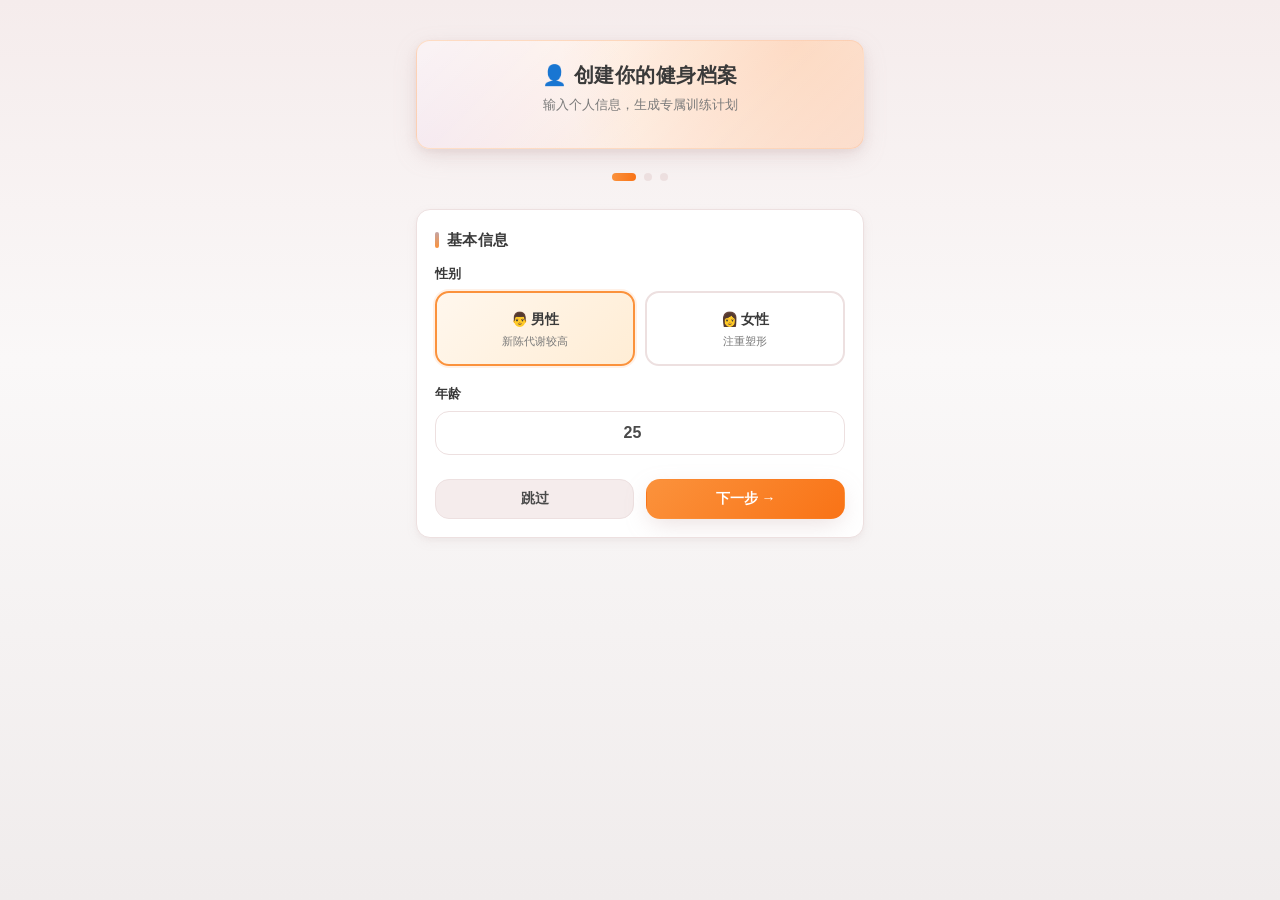
==== commit 5a68b159: "v4.0: 用户画像引导页 + 导航精简 + 首页整合" ====
--- a/index.html
+++ b/index.html
@@ -6,26 +6,111 @@
 <meta name="theme-color" content="#C4A4A4">
 <title>减脂教练 · 首页</title>
 <link rel="stylesheet" href="shared.css">
+<style>
+  .content-tabs {
+    display: flex;
+    gap: 6px;
+    margin-bottom: 14px;
+    overflow-x: auto;
+    padding-bottom: 4px;
+    scrollbar-width: none;
+  }
+  .content-tabs::-webkit-scrollbar { display: none; }
+  .content-tab-btn {
+    flex: 0 0 auto;
+    padding: 8px 16px;
+    font-size: 13px;
+    font-weight: 600;
+    border-radius: var(--radius-pill);
+    background: var(--surface);
+    border: 1px solid var(--border);
+    color: var(--sub);
+    cursor: pointer;
+    transition: all 0.2s;
+    font-family: inherit;
+  }
+  .content-tab-btn.active {
+    background: linear-gradient(135deg, #fb923c, #f97316);
+    color: #fff;
+    border-color: transparent;
+    box-shadow: var(--shadow-primary);
+  }
+  .content-section { display: none; }
+  .content-section.active { display: block; }
+  .ref-food-row {
+    display: flex;
+    align-items: center;
+    gap: 12px;
+    padding: 12px 0;
+    border-bottom: 1px dashed var(--border);
+  }
+  .ref-food-row:last-child { border-bottom: none; }
+  .ref-food-icon {
+    width: 36px;
+    height: 36px;
+    border-radius: 50%;
+    background: var(--surface);
+    display: flex;
+    align-items: center;
+    justify-content: center;
+    font-size: 18px;
+    flex-shrink: 0;
+  }
+  .ref-food-info { flex: 1; }
+  .ref-food-title { font-weight: 600; font-size: 14px; color: var(--text-strong); }
+  .ref-food-desc { font-size: 12px; color: var(--sub); margin-top: 2px; }
+  .check-item {
+    display: flex;
+    align-items: center;
+    gap: 10px;
+    padding: 10px 0;
+    border-bottom: 1px dashed var(--border);
+    cursor: pointer;
+  }
+  .check-item:last-child { border-bottom: none; }
+  .check-box {
+    width: 22px;
+    height: 22px;
+    border-radius: 6px;
+    border: 2px solid var(--border);
+    display: flex;
+    align-items: center;
+    justify-content: center;
+    flex-shrink: 0;
+    transition: all 0.2s;
+  }
+  .check-item.checked .check-box {
+    background: linear-gradient(135deg, #fb923c, #f97316);
+    border-color: transparent;
+  }
+  .check-box::after {
+    content: '✓';
+    color: #fff;
+    font-size: 12px;
+    font-weight: 700;
+    opacity: 0;
+  }
+  .check-item.checked .check-box::after { opacity: 1; }
+  .check-text { flex: 1; font-size: 13px; }
+  .check-item.checked .check-text { text-decoration: line-through; color: var(--sub); }
+</style>
 </head>
 <body>
 <script>window.PAGE_META = { key: 'home', dark: false, title: '首页' };</script>
 
 <main class="container">
 
-  <!-- 英雄卡：欢迎 + 快速数据 -->
   <section class="card hero-card" style="text-align:center">
-    <h1>🏋️ 减脂教练</h1>
-    <div class="hero-sub">科学减脂 · 数据驱动 · 持续进步</div>
-
-    <!-- 核心指标 -->
+    <h1>👋 你好，<span id="userName">健身达人</span></h1>
+    <div class="hero-sub" id="userGoal">开始你的健身之旅</div>
+    
     <div class="grid-4" style="gap:8px;margin-top:16px">
-      <div class="metric-box"><span class="metric-val" id="hPlans">9</span><span class="metric-label">训练计划</span></div>
-      <div class="metric-box water"><span class="metric-val" id="hMoves">30+</span><span class="metric-label">动作库</span></div>
-      <div class="metric-box exercise"><span class="metric-val" id="hExercise">—</span><span class="metric-label">今日训练</span></div>
-      <div class="metric-box"><span class="metric-val" id="hWeight">—</span><span class="metric-label">最新体重</span></div>
+      <div class="metric-box"><span class="metric-val" id="hWeight">70</span><span class="metric-label">当前体重</span></div>
+      <div class="metric-box"><span class="metric-val" id="hBMI">24.2</span><span class="metric-label">BMI指数</span></div>
+      <div class="metric-box water"><span class="metric-val" id="hCalories">1600</span><span class="metric-label">每日摄入</span></div>
+      <div class="metric-box exercise"><span class="metric-val" id="hProtein">105</span><span class="metric-label">蛋白质(g)</span></div>
     </div>
 
-    <!-- 体重进度环 -->
     <div style="display:flex;align-items:center;justify-content:center;gap:16px;margin-top:16px;padding-top:12px;border-top:1px dashed rgba(249,115,22,0.2)">
       <div class="progress-ring-overview" id="weightRing" style="--progress:0%">
         <span id="weightPct">0%</span>
@@ -33,72 +118,212 @@
       <div style="text-align:left">
         <div style="font-size:13px;color:var(--sub)">减重进度</div>
         <div style="font-size:16px;font-weight:700;color:var(--text-strong)" id="weightRange">—</div>
-        <div style="font-size:11.5px;color:#22c55e" id="weightTarget">目标 68–72kg</div>
+        <div style="font-size:11.5px;color:#22c55e" id="weightTarget">目标 — kg</div>
       </div>
     </div>
+
+    <button class="btn btn-secondary" style="margin-top:16px" onclick="editProfile()">编辑个人信息</button>
   </section>
 
-  <!-- 快速导航 -->
-  <section class="card">
-    <h3>🚀 快速开始</h3>
-    <div style="display:grid;grid-template-columns:repeat(auto-fill,minmax(150px,1fr));gap:10px;margin-top:8px">
-      <a class="metric-box" href="今日计划.html" style="text-decoration:none;color:inherit;display:block;cursor:pointer">
-        <div style="font-size:24px">📅</div>
-        <div style="font-weight:700;color:#f5f5f5;margin-top:4px">今日计划</div>
-        <div style="font-size:12px;color:#9ca3af;margin-top:2px">时间轴 · 体重 · 日志</div>
-      </a>
-      <a class="metric-box" href="减脂训练日跟练_三分化.html" style="text-decoration:none;color:inherit;display:block;cursor:pointer">
-        <div style="font-size:24px">💪</div>
-        <div style="font-weight:700;color:#f5f5f5;margin-top:4px">训练日跟练</div>
-        <div style="font-size:12px;color:#9ca3af;margin-top:2px">9 个计划 · 动作勾选</div>
-      </a>
-      <a class="metric-box" href="减脂完整教程_饮食运动作息动作库.html" style="text-decoration:none;color:inherit;display:block;cursor:pointer">
-        <div style="font-size:24px">📚</div>
-        <div style="font-weight:700;color:#f5f5f5;margin-top:4px">完整教程</div>
-        <div style="font-size:12px;color:#9ca3af;margin-top:2px">饮食 · 训练 · 作息</div>
-      </a>
-    </div>
-  </section>
-
-  <!-- 本周训练预告 -->
-  <section class="card">
-    <div class="flex-between">
-      <h3>📅 本周训练预告</h3>
-      <span class="badge badge-info">周计划</span>
-    </div>
-    <div style="margin-top:8px">
-      <div id="weeklyPreview"></div>
-    </div>
-  </section>
-
-  <!-- 激励卡片 -->
-  <section class="motivation-card">
-    <div class="motiv-icon" id="motivIcon">🔥</div>
-    <div class="motiv-text" id="motivText">加载中…</div>
-    <div class="motiv-author" id="motivAuthor"></div>
-  </section>
-
-  <!-- 今日训练提示 -->
-  <section class="card">
-    <h3>📊 今日训练</h3>
-    <div id="todayTrainingCard" style="margin-top:8px"></div>
-  </section>
-
-  <!-- 训练小贴士 -->
-  <section class="card">
-    <h3>💡 训练小贴士</h3>
-    <div id="tipsContainer">
+  <div class="content-tabs">
+    <button class="content-tab-btn active" onclick="switchTab('diet')">🍽️ 饮食参考</button>
+    <button class="content-tab-btn" onclick="switchTab('checklist')">✅ 必做清单</button>
+    <button class="content-tab-btn" onclick="switchTab('training')">💪 本周训练</button>
+    <button class="content-tab-btn" onclick="switchTab('summary')">📊 每周小结</button>
+    <button class="content-tab-btn" onclick="switchTab('tutorial')">📚 健身教程</button>
+  </div>
+
+  <!-- 饮食参考 -->
+  <div id="tab-diet" class="content-section active">
+    <section class="card">
+      <h3>🍳 早餐推荐</h3>
+      <div class="ref-food-row">
+        <div class="ref-food-icon">🥚</div>
+        <div class="ref-food-info">
+          <div class="ref-food-title">水煮蛋 + 全麦面包</div>
+          <div class="ref-food-desc">2个鸡蛋 + 2片全麦面包 + 一杯牛奶</div>
+        </div>
+      </div>
+      <div class="ref-food-row">
+        <div class="ref-food-icon">🥛</div>
+        <div class="ref-food-info">
+          <div class="ref-food-title">蛋白质奶昔</div>
+          <div class="ref-food-desc">蛋白粉一勺 + 香蕉一根 + 牛奶</div>
+        </div>
+      </div>
+      <div class="ref-food-row">
+        <div class="ref-food-icon">🥗</div>
+        <div class="ref-food-info">
+          <div class="ref-food-title">燕麦碗</div>
+          <div class="ref-food-desc">燕麦50g + 酸奶200ml + 坚果一小把</div>
+        </div>
+      </div>
+    </section>
+
+    <section class="card">
+      <h3>🍖 午餐推荐</h3>
+      <div class="ref-food-row">
+        <div class="ref-food-icon">🍗</div>
+        <div class="ref-food-info">
+          <div class="ref-food-title">鸡胸肉套餐</div>
+          <div class="ref-food-desc">鸡胸肉200g + 糙米100g + 蔬菜200g</div>
+        </div>
+      </div>
+      <div class="ref-food-row">
+        <div class="ref-food-icon">🥩</div>
+        <div class="ref-food-info">
+          <div class="ref-food-title">瘦牛肉套餐</div>
+          <div class="ref-food-desc">瘦牛肉180g + 红薯100g + 西兰花</div>
+        </div>
+      </div>
+      <div class="ref-food-row">
+        <div class="ref-food-icon">🐟</div>
+        <div class="ref-food-info">
+          <div class="ref-food-title">鱼虾套餐</div>
+          <div class="ref-food-desc">三文鱼150g + 玉米半根 + 菠菜</div>
+        </div>
+      </div>
+    </section>
+
+    <section class="card">
+      <h3>🥗 晚餐推荐</h3>
+      <div class="ref-food-row">
+        <div class="ref-food-icon">🥦</div>
+        <div class="ref-food-info">
+          <div class="ref-food-title">蔬菜鸡胸沙拉</div>
+          <div class="ref-food-desc">鸡胸肉150g + 黄瓜/西红柿/生菜</div>
+        </div>
+      </div>
+      <div class="ref-food-row">
+        <div class="ref-food-icon">🥑</div>
+        <div class="ref-food-info">
+          <div class="ref-food-title">牛油果虾仁</div>
+          <div class="ref-food-desc">虾仁150g + 牛油果半个 + 水煮蛋</div>
+        </div>
+      </div>
+    </section>
+  </div>
+
+  <!-- 必做清单 -->
+  <div id="tab-checklist" class="content-section">
+    <section class="card">
+      <div class="flex-between">
+        <h3>📋 今日必做</h3>
+        <span class="badge" id="checkProgress">0/6</span>
+      </div>
+      <div id="checklistItems">
+        <div class="check-item" onclick="toggleCheck(0)">
+          <div class="check-box"></div>
+          <span class="check-text">喝够 <span id="waterTarget">6</span> 杯水</span>
+        </div>
+        <div class="check-item" onclick="toggleCheck(1)">
+          <div class="check-box"></div>
+          <span class="check-text">完成今日训练计划</span>
+        </div>
+        <div class="check-item" onclick="toggleCheck(2)">
+          <div class="check-box"></div>
+          <span class="check-text">摄入 <span id="proteinTarget">105</span>g 蛋白质</span>
+        </div>
+        <div class="check-item" onclick="toggleCheck(3)">
+          <div class="check-box"></div>
+          <span class="check-text">睡眠 <span id="sleepTarget">7.5</span> 小时</span>
+        </div>
+        <div class="check-item" onclick="toggleCheck(4)">
+          <div class="check-box"></div>
+          <span class="check-text">记录今日体重</span>
+        </div>
+        <div class="check-item" onclick="toggleCheck(5)">
+          <div class="check-box"></div>
+          <span class="check-text">训练后拉伸 10 分钟</span>
+        </div>
+      </div>
+      <button class="btn btn-secondary btn-block" style="margin-top:12px" onclick="resetChecklist()">重置清单</button>
+    </section>
+  </div>
+
+  <!-- 本周训练 -->
+  <div id="tab-training" class="content-section">
+    <section class="card">
+      <div class="flex-between">
+        <h3>📅 本周训练预告</h3>
+        <a href="减脂训练日跟练_三分化.html" class="badge badge-info">查看详情</a>
+      </div>
+      <div id="weeklyPreview" style="margin-top:8px"></div>
+    </section>
+
+    <section class="card">
+      <h3>🔥 今日训练</h3>
+      <div id="todayTrainingCard"></div>
+    </section>
+  </div>
+
+  <!-- 每周小结 -->
+  <div id="tab-summary" class="content-section">
+    <section class="card">
+      <h3>📊 本周总结</h3>
+      <div class="grid-2" style="gap:10px">
+        <div class="metric-box">
+          <span class="metric-val" id="weekWorkouts">0</span>
+          <span class="metric-label">训练次数</span>
+        </div>
+        <div class="metric-box">
+          <span class="metric-val" id="weekWeight">-</span>
+          <span class="metric-label">体重变化</span>
+        </div>
+        <div class="metric-box water">
+          <span class="metric-val" id="weekCalories">0</span>
+          <span class="metric-label">消耗千卡</span>
+        </div>
+        <div class="metric-box exercise">
+          <span class="metric-val" id="weekDays">7</span>
+          <span class="metric-label">坚持天数</span>
+        </div>
+      </div>
+    </section>
+
+    <section class="card">
+      <h3>💬 本周感受</h3>
+      <textarea id="weekNotes" placeholder="记录本周的训练感受和进步..." style="width:100%;padding:12px;border-radius:var(--radius);border:1px solid var(--border);font-family:inherit;font-size:13px;margin-bottom:10px"></textarea>
+      <button class="btn btn-primary btn-block" onclick="saveWeekNotes()">保存笔记</button>
+    </section>
+  </div>
+
+  <!-- 健身教程 -->
+  <div id="tab-tutorial" class="content-section">
+    <section class="card">
+      <h3>🎯 训练原则</h3>
       <div class="rule-list">
         <li><strong>安全第一：</strong>BMI 28+ 人群避免跳跃动作，选择低冲击有氧</li>
         <li><strong>动作标准：</strong>哑铃重量以能标准完成动作为宜，不追求大重量</li>
-        <li><strong>肩袖保护：</strong>每次训练前必做弹力带肩外旋热身</li>
         <li><strong>循序渐进：</strong>新手前 2 周以熟悉动作为主，不急于加量</li>
-      </div>
-    </div>
-  </section>
-
-  <div style="text-align:center;color:#9ca3af;font-size:12px;padding:18px 0 0">
-    减脂教练 · v2.1
+        <li><strong>休息恢复：</strong>肌肉在休息中生长，不要过度训练</li>
+        <li><strong>营养配合：</strong>训练配合饮食才能达到最佳效果</li>
+      </div>
+    </section>
+
+    <section class="card">
+      <h3>💧 饮水指南</h3>
+      <div class="rule-list">
+        <li><strong>训练前：</strong>训练前 30 分钟喝 300–500ml 水</li>
+        <li><strong>训练中：</strong>每 15–20 分钟喝 100–150ml 水</li>
+        <li><strong>训练后：</strong>训练后补充 500–800ml 水</li>
+        <li><strong>日常：</strong>每天总饮水量达到 <span id="dailyWater">2.5L</span></li>
+      </div>
+    </section>
+
+    <section class="card">
+      <h3>💤 睡眠建议</h3>
+      <div class="rule-list">
+        <li><strong>睡眠时长：</strong>每天保证 7–9 小时睡眠</li>
+        <li><strong>入睡时间：</strong>建议 22:30–23:30 之间入睡</li>
+        <li><strong>睡眠质量：</strong>保持卧室黑暗、安静、凉爽</li>
+        <li><strong>睡前习惯：</strong>睡前 1 小时避免使用电子设备</li>
+      </div>
+    </section>
+  </div>
+
+  <div style="text-align:center;color:#9ca3af;font-size:12px;padding:18px 0 24px">
+    减脂教练 · v4.0
   </div>
 </main>
 
@@ -106,44 +331,81 @@
 <script src="shared.js"></script>
 <script>
 (function () {
-  // ============ 体重数据 ============
-  let weightLog = [];
+  var weightLog = [];
   try { weightLog = JSON.parse(localStorage.getItem('fit_weight_log') || '[]'); } catch(e) {}
   
-  const latestWeight = weightLog.length > 0 ? weightLog[weightLog.length - 1].weight : FIT.body.startWeight;
-  const startWeight = FIT.body.startWeight;
-  const targetMin = FIT.body.targetMin;
-  
-  const progress = Math.max(0, Math.min(100, 
-    ((startWeight - latestWeight) / (startWeight - targetMin)) * 100));
+  var latestWeight = weightLog.length > 0 ? weightLog[weightLog.length - 1].weight : FIT.body.startWeight;
+  var startWeight = FIT.body.startWeight;
+  var targetMin = FIT.body.targetMin;
+  
+  var progress = Math.max(0, Math.min(100, ((startWeight - latestWeight) / (startWeight - targetMin)) * 100));
   
   document.getElementById('weightRing').style.setProperty('--progress', progress + '%');
   document.getElementById('weightPct').textContent = Math.round(progress) + '%';
   document.getElementById('weightRange').textContent = startWeight + ' → ' + latestWeight + ' kg';
-
-  // ============ 最新体重显示 ============
-  const wEl = document.getElementById('hWeight');
-  if (weightLog.length) {
-    wEl.textContent = weightLog[weightLog.length - 1].weight;
-  } else {
-    wEl.textContent = FIT.body.startWeight;
-  }
-
-  // ============ 训练计划数 ============
-  if (FIT && FIT.weekly) {
-    document.getElementById('hPlans').textContent = FIT.weekly.length;
-  }
-
-  // ============ 今日训练显示 ============
-  const dayIdx = new Date().getDay();
-  const todayLabel = FIT.dayLabels[dayIdx];
-  document.getElementById('hExercise').textContent = todayLabel;
-
-  // ============ 今日训练卡片 ============
-  const todayKey = FIT.dayKeys[dayIdx];
-  const todayPlan = FIT.plans[todayKey] || FIT.plans.recovery;
-  
-  const colors = {
+  document.getElementById('weightTarget').textContent = '目标 ' + targetMin + '–' + FIT.body.targetMax + 'kg';
+  
+  document.getElementById('hWeight').textContent = latestWeight;
+  document.getElementById('hBMI').textContent = FIT.body.bmi;
+  document.getElementById('hCalories').textContent = FIT.metrics.calories;
+  document.getElementById('hProtein').textContent = FIT.metrics.protein;
+
+  document.getElementById('userName').textContent = FIT.body.gender === '男' ? '帅哥' : '美女';
+  var goalText = { lose: '🔥 减脂进行中', gain: '💪 增肌进行中', maintain: '⚖️ 维持身材', fit: '🏃 塑形中' };
+  document.getElementById('userGoal').textContent = goalText[FIT.body.goal] || '开始你的健身之旅';
+
+  document.getElementById('waterTarget').textContent = FIT.metrics.waterCount;
+  document.getElementById('proteinTarget').textContent = FIT.metrics.protein;
+  document.getElementById('sleepTarget').textContent = FIT.metrics.sleepHours;
+  document.getElementById('dailyWater').textContent = FIT.metrics.water;
+
+  function switchTab(tab) {
+    document.querySelectorAll('.content-tab-btn').forEach(function(el) { el.classList.remove('active'); });
+    document.querySelectorAll('.content-section').forEach(function(el) { el.classList.remove('active'); });
+    event.currentTarget.classList.add('active');
+    document.getElementById('tab-' + tab).classList.add('active');
+  }
+
+  var checkedItems = [];
+  try { checkedItems = JSON.parse(localStorage.getItem('fit_checklist') || '[]'); } catch(e) {}
+  
+  function toggleCheck(idx) {
+    if (checkedItems[idx]) {
+      checkedItems[idx] = false;
+    } else {
+      checkedItems[idx] = true;
+    }
+    localStorage.setItem('fit_checklist', JSON.stringify(checkedItems));
+    updateChecklist();
+  }
+
+  function updateChecklist() {
+    var items = document.querySelectorAll('.check-item');
+    var count = 0;
+    items.forEach(function(el, idx) {
+      if (checkedItems[idx]) {
+        el.classList.add('checked');
+        count++;
+      } else {
+        el.classList.remove('checked');
+      }
+    });
+    document.getElementById('checkProgress').textContent = count + '/' + items.length;
+  }
+
+  function resetChecklist() {
+    checkedItems = [];
+    localStorage.setItem('fit_checklist', '[]');
+    updateChecklist();
+  }
+
+  updateChecklist();
+
+  var dayIdx = new Date().getDay();
+  var todayKey = FIT.dayKeys[dayIdx];
+  var todayPlan = FIT.plans[todayKey] || FIT.plans.recovery;
+  
+  var colors = {
     pull: { bg: '#dbeafe', border: '#3b82f6', text: '#1e40af' },
     push: { bg: '#fef3c7', border: '#f59e0b', text: '#92400e' },
     leg: { bg: '#fee2e2', border: '#ef4444', text: '#991b1b' },
@@ -151,15 +413,16 @@
     recovery: { bg: '#ede9fe', border: '#a78bfa', text: '#6d28d9' },
     fullbody: { bg: '#fce7f3', border: '#ec4899', text: '#9d174d' }
   };
-  const color = colors[todayPlan.color] || colors.cardio;
-  
-  const trainingCard = document.getElementById('todayTrainingCard');
+  var color = colors[todayPlan.color] || colors.cardio;
+  
+  var trainingCard = document.getElementById('todayTrainingCard');
   if (todayPlan.moves && todayPlan.moves.length > 0) {
     trainingCard.innerHTML =
       '<div style="background:' + color.bg + ';border-left:4px solid ' + color.border + ';padding:12px;border-radius:var(--radius-sm)">' +
         '<div style="font-size:14px;font-weight:700;color:' + color.text + '">' + todayPlan.title + '</div>' +
         '<div style="font-size:12px;color:var(--sub);margin-top:4px">' + todayPlan.focus + '</div>' +
         '<div style="font-size:12px;color:var(--text-strong);margin-top:8px">动作数量：' + todayPlan.moves.length + ' 个</div>' +
+        '<a href="减脂训练日跟练_三分化.html" style="display:inline-block;margin-top:10px;color:#f97316;font-size:13px;font-weight:600">去训练 →</a>' +
       '</div>';
   } else {
     trainingCard.innerHTML =
@@ -169,22 +432,21 @@
       '</div>';
   }
 
-  // ============ 本周训练预告 ============
   function renderWeeklyPreview() {
-    const container = document.getElementById('weeklyPreview');
+    var container = document.getElementById('weeklyPreview');
     container.innerHTML = '';
     
     FIT.weekly.forEach(function(dayPlan, idx) {
-      const isToday = idx === dayIdx;
-      const dayOffset = idx - dayIdx;
-      let dayLabel = dayPlan.day;
+      var isToday = idx === dayIdx;
+      var dayOffset = idx - dayIdx;
+      var dayLabel = dayPlan.day;
       if (dayOffset === 0) dayLabel = '今天';
       else if (dayOffset === 1) dayLabel = '明天';
       else if (dayOffset === -1) dayLabel = '昨天';
       
-      const color = colors[dayPlan.color] || colors.cardio;
+      var color = colors[dayPlan.color] || colors.cardio;
       
-      const el = document.createElement('div');
+      var el = document.createElement('div');
       el.style.cssText = 
         'display:flex;align-items:center;gap:10px;padding:10px 12px;border-radius:var(--radius-sm);' +
         'margin-bottom:6px;transition:all 0.2s;' +
@@ -205,22 +467,20 @@
   }
   renderWeeklyPreview();
 
-  // ============ 激励卡片 ============
-  const motivations = [
-    { icon: '🔥', text: '今天的汗水，是明天的勋章。', author: '健身格言' },
-    { icon: '💪', text: '成功不是将来才有的，而是从决定去做的那一刻起，持续累积而成。', author: '俞敏洪' },
-    { icon: '⭐', text: '你所做的事情，也许暂时看不到成果，但不要灰心或焦虑，你不是没有成长，而是在扎根。', author: '杨绛' },
-    { icon: '🏆', text: '自律的程度，决定了人生的高度。', author: '健身格言' },
-    { icon: '🌟', text: '每一个优秀的人，都有一段沉默的时光。那段时光，是付出了很多努力却得不到结果的日子，我们把它叫做扎根。', author: '健身格言' },
-    { icon: '🎯', text: '与其向往，不如出发。', author: '健身格言' },
-    { icon: '🌈', text: '坚持到底，胜利就在前方！', author: '健身格言' },
-    { icon: '⚡', text: '你的身体是你唯一的交通工具，好好保养它。', author: '健身格言' }
-  ];
-  
-  const randMotiv = motivations[Math.floor(Math.random() * motivations.length)];
-  document.getElementById('motivIcon').textContent = randMotiv.icon;
-  document.getElementById('motivText').textContent = randMotiv.text;
-  document.getElementById('motivAuthor').textContent = randMotiv.author;
+  var weekNotes = '';
+  try { weekNotes = localStorage.getItem('fit_week_notes') || ''; } catch(e) {}
+  document.getElementById('weekNotes').value = weekNotes;
+
+  function saveWeekNotes() {
+    var notes = document.getElementById('weekNotes').value;
+    localStorage.setItem('fit_week_notes', notes);
+    toast('笔记保存成功');
+  }
+
+  function editProfile() {
+    localStorage.removeItem('fit_onboarding_done');
+    window.location.href = 'onboarding.html';
+  }
 })();
 </script>
 </body>
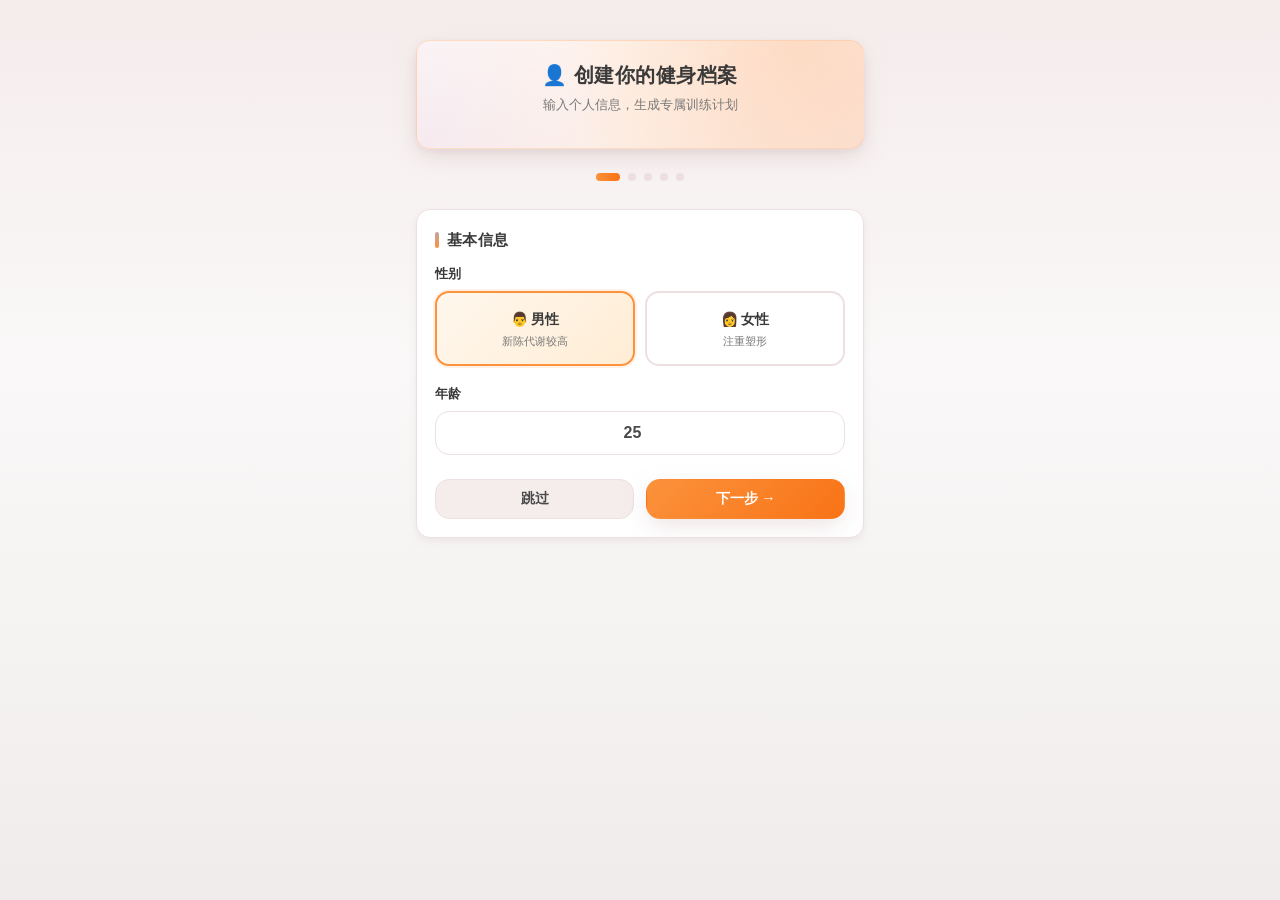
==== commit f91d8355: "v4.1: 食物偏好设置 + 个性化饮食方案" ====
--- a/index.html
+++ b/index.html
@@ -136,69 +136,130 @@
   <!-- 饮食参考 -->
   <div id="tab-diet" class="content-section active">
     <section class="card">
-      <h3>🍳 早餐推荐</h3>
-      <div class="ref-food-row">
-        <div class="ref-food-icon">🥚</div>
-        <div class="ref-food-info">
-          <div class="ref-food-title">水煮蛋 + 全麦面包</div>
-          <div class="ref-food-desc">2个鸡蛋 + 2片全麦面包 + 一杯牛奶</div>
-        </div>
-      </div>
-      <div class="ref-food-row">
-        <div class="ref-food-icon">🥛</div>
-        <div class="ref-food-info">
-          <div class="ref-food-title">蛋白质奶昔</div>
-          <div class="ref-food-desc">蛋白粉一勺 + 香蕉一根 + 牛奶</div>
-        </div>
-      </div>
-      <div class="ref-food-row">
-        <div class="ref-food-icon">🥗</div>
-        <div class="ref-food-info">
-          <div class="ref-food-title">燕麦碗</div>
-          <div class="ref-food-desc">燕麦50g + 酸奶200ml + 坚果一小把</div>
-        </div>
-      </div>
-    </section>
-
-    <section class="card">
-      <h3>🍖 午餐推荐</h3>
-      <div class="ref-food-row">
-        <div class="ref-food-icon">🍗</div>
-        <div class="ref-food-info">
-          <div class="ref-food-title">鸡胸肉套餐</div>
-          <div class="ref-food-desc">鸡胸肉200g + 糙米100g + 蔬菜200g</div>
-        </div>
-      </div>
-      <div class="ref-food-row">
-        <div class="ref-food-icon">🥩</div>
-        <div class="ref-food-info">
-          <div class="ref-food-title">瘦牛肉套餐</div>
-          <div class="ref-food-desc">瘦牛肉180g + 红薯100g + 西兰花</div>
-        </div>
-      </div>
-      <div class="ref-food-row">
-        <div class="ref-food-icon">🐟</div>
-        <div class="ref-food-info">
-          <div class="ref-food-title">鱼虾套餐</div>
-          <div class="ref-food-desc">三文鱼150g + 玉米半根 + 菠菜</div>
-        </div>
-      </div>
-    </section>
-
-    <section class="card">
-      <h3>🥗 晚餐推荐</h3>
-      <div class="ref-food-row">
-        <div class="ref-food-icon">🥦</div>
-        <div class="ref-food-info">
-          <div class="ref-food-title">蔬菜鸡胸沙拉</div>
-          <div class="ref-food-desc">鸡胸肉150g + 黄瓜/西红柿/生菜</div>
-        </div>
-      </div>
-      <div class="ref-food-row">
-        <div class="ref-food-icon">🥑</div>
-        <div class="ref-food-info">
-          <div class="ref-food-title">牛油果虾仁</div>
-          <div class="ref-food-desc">虾仁150g + 牛油果半个 + 水煮蛋</div>
+      <div class="flex-between">
+        <h3>📊 你的每日营养目标</h3>
+        <span class="badge" style="background:#f97316;color:#fff">个性化方案</span>
+      </div>
+      <div class="grid-3" style="gap:10px;margin-top:10px">
+        <div style="background:#fef3c7;padding:12px;border-radius:var(--radius-sm)">
+          <div style="font-size:11px;color:#92400e">每日热量</div>
+          <div style="font-size:20px;font-weight:700;color:#d97706" id="dailyCalories">1600</div>
+          <div style="font-size:10px;color:#b45309">千卡</div>
+        </div>
+        <div style="background:#dbeafe;padding:12px;border-radius:var(--radius-sm)">
+          <div style="font-size:11px;color:#1e40af">蛋白质</div>
+          <div style="font-size:20px;font-weight:700;color:#2563eb" id="dailyProtein">105</div>
+          <div style="font-size:10px;color:#1d4ed8">克</div>
+        </div>
+        <div style="background:#dcfce7;padding:12px;border-radius:var(--radius-sm)">
+          <div style="font-size:11px;color:#166534">饮水量</div>
+          <div style="font-size:20px;font-weight:700;color:#22c55e" id="dailyWater">2.5</div>
+          <div style="font-size:10px;color:#15803d">升</div>
+        </div>
+      </div>
+    </section>
+
+    <section class="card">
+      <h3>🍳 早餐</h3>
+      <div id="breakfastContent">
+        <div class="ref-food-row">
+          <div class="ref-food-icon">🥚</div>
+          <div class="ref-food-info">
+            <div class="ref-food-title">鸡蛋</div>
+            <div class="ref-food-desc">3个（蛋白质约18g）</div>
+          </div>
+        </div>
+        <div class="ref-food-row">
+          <div class="ref-food-icon">🥛</div>
+          <div class="ref-food-info">
+            <div class="ref-food-title">牛奶</div>
+            <div class="ref-food-desc">250ml</div>
+          </div>
+        </div>
+      </div>
+      <div style="margin-top:10px;padding:8px;background:#f3f4f6;border-radius:var(--radius-sm);font-size:12px;color:var(--sub)">
+        💡 早餐蛋白质占比 27%，唤醒新陈代谢
+      </div>
+    </section>
+
+    <section class="card">
+      <h3>🍖 午餐</h3>
+      <div id="lunchContent">
+        <div class="ref-food-row">
+          <div class="ref-food-icon">🍗</div>
+          <div class="ref-food-info">
+            <div class="ref-food-title">鸡胸肉</div>
+            <div class="ref-food-desc">150g（蛋白质约36g）</div>
+          </div>
+        </div>
+        <div class="ref-food-row">
+          <div class="ref-food-icon">🍚</div>
+          <div class="ref-food-info">
+            <div class="ref-food-title">米饭</div>
+            <div class="ref-food-desc">100g</div>
+          </div>
+        </div>
+        <div class="ref-food-row">
+          <div class="ref-food-icon">🥬</div>
+          <div class="ref-food-info">
+            <div class="ref-food-title">蔬菜</div>
+            <div class="ref-food-desc">200g</div>
+          </div>
+        </div>
+      </div>
+      <div style="margin-top:10px;padding:8px;background:#f3f4f6;border-radius:var(--radius-sm);font-size:12px;color:var(--sub)">
+        💡 午餐蛋白质占比 33%，补充能量应对下午
+      </div>
+    </section>
+
+    <section class="card">
+      <h3>🥗 晚餐</h3>
+      <div id="dinnerContent">
+        <div class="ref-food-row">
+          <div class="ref-food-icon">🐟</div>
+          <div class="ref-food-info">
+            <div class="ref-food-title">鱼</div>
+            <div class="ref-food-desc">200g（蛋白质约40g）</div>
+          </div>
+        </div>
+        <div class="ref-food-row">
+          <div class="ref-food-icon">🥦</div>
+          <div class="ref-food-info">
+            <div class="ref-food-title">蔬菜</div>
+            <div class="ref-food-desc">300g</div>
+          </div>
+        </div>
+        <div class="ref-food-row">
+          <div class="ref-food-icon">🌽</div>
+          <div class="ref-food-info">
+            <div class="ref-food-title">玉米</div>
+            <div class="ref-food-desc">半根（约80g）</div>
+          </div>
+        </div>
+      </div>
+      <div style="margin-top:10px;padding:8px;background:#f3f4f6;border-radius:var(--radius-sm);font-size:12px;color:var(--sub)">
+        💡 晚餐蛋白质占比 40%，睡前修复肌肉
+      </div>
+    </section>
+
+    <section class="card">
+      <h3>🎯 你的偏好食材</h3>
+      <div style="display:grid;grid-template-columns:1fr 1fr;gap:8px">
+        <div>
+          <div style="font-size:12px;color:var(--sub);margin-bottom:4px">🥩 肉类偏好</div>
+          <div style="font-size:13px;color:var(--text-strong)" id="prefMeats">鸡胸肉、鱼、鸡蛋</div>
+        </div>
+        <div>
+          <div style="font-size:12px;color:var(--sub);margin-bottom:4px">🥬 蔬菜偏好</div>
+          <div style="font-size:13px;color:var(--text-strong)" id="prefVegs">黄瓜、西红柿、菠菜</div>
+        </div>
+        <div>
+          <div style="font-size:12px;color:var(--sub);margin-bottom:4px">🍚 主食偏好</div>
+          <div style="font-size:13px;color:var(--text-strong)" id="prefStaples">米饭、玉米、红薯</div>
+        </div>
+        <div>
+          <div style="font-size:12px;color:var(--sub);margin-bottom:4px">🍎 水果偏好</div>
+          <div style="font-size:13px;color:var(--text-strong)" id="prefFruits">苹果、橙子、草莓</div>
         </div>
       </div>
     </section>
@@ -359,17 +420,17 @@
   document.getElementById('sleepTarget').textContent = FIT.metrics.sleepHours;
   document.getElementById('dailyWater').textContent = FIT.metrics.water;
 
-  function switchTab(tab) {
+  window.switchTab = function(tab) {
     document.querySelectorAll('.content-tab-btn').forEach(function(el) { el.classList.remove('active'); });
     document.querySelectorAll('.content-section').forEach(function(el) { el.classList.remove('active'); });
     event.currentTarget.classList.add('active');
     document.getElementById('tab-' + tab).classList.add('active');
-  }
+  };
 
   var checkedItems = [];
   try { checkedItems = JSON.parse(localStorage.getItem('fit_checklist') || '[]'); } catch(e) {}
   
-  function toggleCheck(idx) {
+  window.toggleCheck = function(idx) {
     if (checkedItems[idx]) {
       checkedItems[idx] = false;
     } else {
@@ -377,7 +438,7 @@
     }
     localStorage.setItem('fit_checklist', JSON.stringify(checkedItems));
     updateChecklist();
-  }
+  };
 
   function updateChecklist() {
     var items = document.querySelectorAll('.check-item');
@@ -393,11 +454,11 @@
     document.getElementById('checkProgress').textContent = count + '/' + items.length;
   }
 
-  function resetChecklist() {
+  window.resetChecklist = function() {
     checkedItems = [];
     localStorage.setItem('fit_checklist', '[]');
     updateChecklist();
-  }
+  };
 
   updateChecklist();
 
@@ -471,16 +532,106 @@
   try { weekNotes = localStorage.getItem('fit_week_notes') || ''; } catch(e) {}
   document.getElementById('weekNotes').value = weekNotes;
 
-  function saveWeekNotes() {
+  window.saveWeekNotes = function() {
     var notes = document.getElementById('weekNotes').value;
     localStorage.setItem('fit_week_notes', notes);
     toast('笔记保存成功');
-  }
-
-  function editProfile() {
+  };
+
+  window.editProfile = function() {
     localStorage.removeItem('fit_onboarding_done');
     window.location.href = 'onboarding.html';
-  }
+  };
+
+  function renderPersonalizedDiet() {
+    var diet = generatePersonalizedDiet();
+    
+    document.getElementById('dailyCalories').textContent = FIT.metrics.calories;
+    document.getElementById('dailyProtein').textContent = FIT.metrics.protein;
+    document.getElementById('dailyWater').textContent = FIT.metrics.water;
+    
+    var breakfastHtml = 
+      '<div class="ref-food-row">' +
+        '<div class="ref-food-icon">🥚</div>' +
+        '<div class="ref-food-info">' +
+          '<div class="ref-food-title">' + diet.breakfast.meatName + '</div>' +
+          '<div class="ref-food-desc">' + diet.breakfast.meatQty + '个（蛋白质约' + (diet.breakfast.meatQty * 6) + 'g）</div>' +
+        '</div>' +
+      '</div>' +
+      '<div class="ref-food-row">' +
+        '<div class="ref-food-icon">🥛</div>' +
+        '<div class="ref-food-info">' +
+          '<div class="ref-food-title">牛奶</div>' +
+          '<div class="ref-food-desc">250ml</div>' +
+        '</div>' +
+      '</div>' +
+      '<div class="ref-food-row">' +
+        '<div class="ref-food-icon">🍞</div>' +
+        '<div class="ref-food-info">' +
+          '<div class="ref-food-title">' + diet.breakfast.staple.name + '</div>' +
+          '<div class="ref-food-desc">' + diet.breakfast.staple.weight + 'g</div>' +
+        '</div>' +
+      '</div>';
+    
+    document.getElementById('breakfastContent').innerHTML = breakfastHtml;
+    
+    var lunchHtml = 
+      '<div class="ref-food-row">' +
+        '<div class="ref-food-icon">🍗</div>' +
+        '<div class="ref-food-info">' +
+          '<div class="ref-food-title">' + diet.lunch.meat.name + '</div>' +
+          '<div class="ref-food-desc">' + diet.lunch.meat.weight + 'g（蛋白质约' + diet.lunch.meat.protein + 'g）</div>' +
+        '</div>' +
+      '</div>' +
+      '<div class="ref-food-row">' +
+        '<div class="ref-food-icon">🍚</div>' +
+        '<div class="ref-food-info">' +
+          '<div class="ref-food-title">' + diet.lunch.staple.name + '</div>' +
+          '<div class="ref-food-desc">' + diet.lunch.staple.weight + 'g</div>' +
+        '</div>' +
+      '</div>' +
+      '<div class="ref-food-row">' +
+        '<div class="ref-food-icon">🥬</div>' +
+        '<div class="ref-food-info">' +
+          '<div class="ref-food-title">' + diet.lunch.veg + '</div>' +
+          '<div class="ref-food-desc">200g</div>' +
+        '</div>' +
+      '</div>';
+    
+    document.getElementById('lunchContent').innerHTML = lunchHtml;
+    
+    var dinnerHtml = 
+      '<div class="ref-food-row">' +
+        '<div class="ref-food-icon">🐟</div>' +
+        '<div class="ref-food-info">' +
+          '<div class="ref-food-title">' + diet.dinner.meat.name + '</div>' +
+          '<div class="ref-food-desc">' + diet.dinner.meat.weight + 'g（蛋白质约' + diet.dinner.meat.protein + 'g）</div>' +
+        '</div>' +
+      '</div>' +
+      '<div class="ref-food-row">' +
+        '<div class="ref-food-icon">🥦</div>' +
+        '<div class="ref-food-info">' +
+          '<div class="ref-food-title">' + diet.dinner.veg + '</div>' +
+          '<div class="ref-food-desc">300g</div>' +
+        '</div>' +
+      '</div>' +
+      '<div class="ref-food-row">' +
+        '<div class="ref-food-icon">🌽</div>' +
+        '<div class="ref-food-info">' +
+          '<div class="ref-food-title">' + diet.dinner.carb.name + '</div>' +
+          '<div class="ref-food-desc">' + diet.dinner.carb.weight + 'g</div>' +
+        '</div>' +
+      '</div>';
+    
+    document.getElementById('dinnerContent').innerHTML = dinnerHtml;
+    
+    document.getElementById('prefMeats').textContent = diet.preferredMeats.join('、');
+    document.getElementById('prefVegs').textContent = diet.preferredVegs.join('、');
+    document.getElementById('prefStaples').textContent = diet.preferredStaples.join('、');
+    document.getElementById('prefFruits').textContent = diet.preferredFruits.join('、');
+  }
+
+  renderPersonalizedDiet();
 })();
 </script>
 </body>
